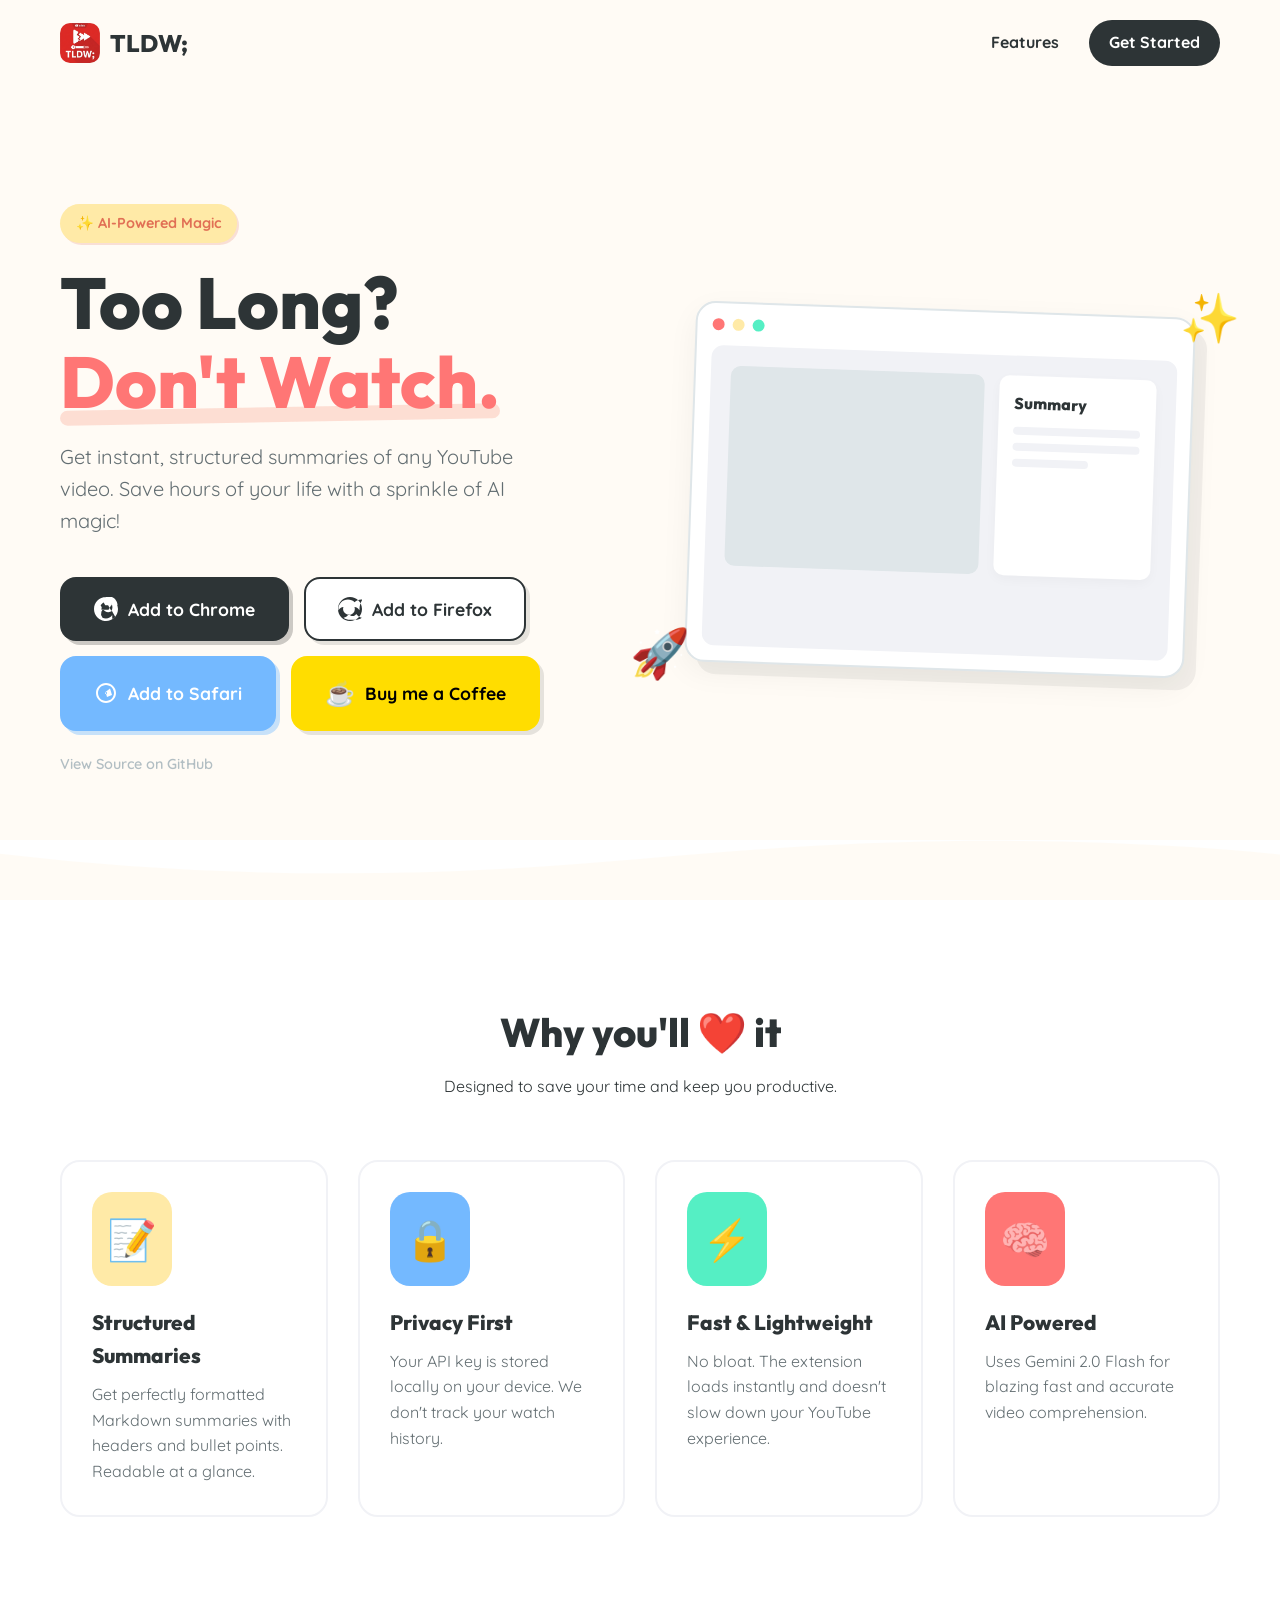
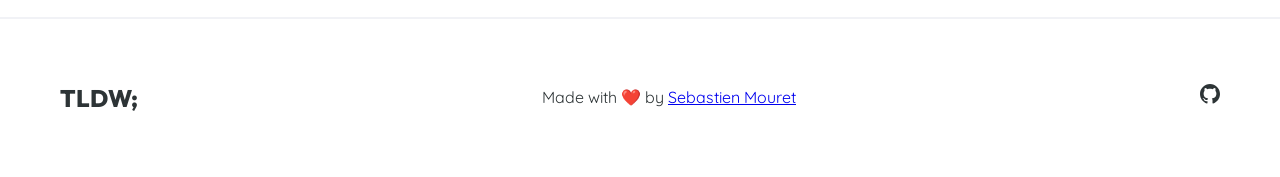
==== site-ext-yt/index.html @ 0db95a2e "Initial commit: YouTube TLDW browser extension Multi-browser extension (Firefox, Chrome, Safari) tha" ====
<!DOCTYPE html>
<html lang="en">

<head>
    <meta charset="UTF-8">
    <meta name="viewport" content="width=device-width, initial-scale=1.0">
    <title>YouTube TLDW; - Cute AI Summaries</title>
    <meta name="description"
        content="Summarize YouTube videos in seconds with our cute, AI-powered extension. Available for Chrome & Firefox.">

    <!-- Design Fonts -->
    <link rel="preconnect" href="https://fonts.googleapis.com">
    <link rel="preconnect" href="https://fonts.gstatic.com" crossorigin>
    <link
        href="https://fonts.googleapis.com/css2?family=Outfit:wght@300;400;600;800&family=Quicksand:wght@400;600;700&display=swap"
        rel="stylesheet">

    <link rel="stylesheet" href="styles.css">
    <link rel="icon" type="image/png" href="logo.png">
</head>

<body>

    <header>
        <nav class="container">
            <div class="logo">
                <img src="logo.png" alt="YouTube TLDW; Logo">
                <span>TLDW;</span>
            </div>
            <div class="nav-links">
                <a href="#features">Features</a>
                <a href="#download" class="nav-cta">Get Started</a>
            </div>
        </nav>
    </header>

    <main>
        <section class="hero-section">
            <div class="container hero-content">
                <div class="hero-text">
                    <span class="badge">✨ AI-Powered Magic</span>
                    <h1>Too Long? <br><span class="highlight">Don't Watch.</span></h1>
                    <p class="subtitle">Get instant, structured summaries of any YouTube video. Save hours of your life
                        with a sprinkle of AI magic!</p>

                    <div class="cta-group" id="download">
                        <a href="https://chrome.google.com/webstore" target="_blank" class="btn btn-chrome">
                            <svg viewBox="0 0 24 24" width="24" height="24" fill="currentColor">
                                <path
                                    d="M12 0C5.38 0 0 5.38 0 12s5.38 12 12 12 12-5.38 12-12S16.62 0 12 0zm0 4.5c2.31 0 4.38.99 5.86 2.56l-3.3 5.76H5.06c.74-4.74 4.19-8.32 6.94-8.32zM7.5 12c0-.58.1-1.13.26-1.65L3.8 3.53C1.49 5.67 0 8.65 0 12c0 6.07 4.54 11.08 10.42 11.91l-3.36-5.83C7.23 16.59 7.5 14.39 7.5 12zm10.74 5.92c-1.35 2.1-3.66 3.58-6.32 3.58-2.67 0-4.99-1.48-6.34-3.59l3.36-5.83c1.07 1.87 3.08 3.14 5.41 3.14 1.34 0 2.58-.41 3.63-1.11L21.32 20c-1.07.72-2.22 1.35-3.08 1.92zm-.83-11.41c1.34 2.32 1.34 5.16 0 7.48l-3.3-5.76h9.45c-.21-4.76-3.79-8.7-8.52-8.7-2.73 0-5.23 1.09-7.1 2.87l3.3 5.76h6.17z" />
                            </svg>
                            Add to Chrome
                        </a>
                        <a href="https://addons.mozilla.org/fr/firefox/" target="_blank" class="btn btn-firefox">
                            <svg viewBox="0 0 24 24" width="24" height="24" fill="currentColor">
                                <path
                                    d="M12 0C5.37 0 0 5.37 0 12s5.37 12 12 12 12-5.37 12-12S18.63 0 12 0zm.04 22.8c-2.42 0-4.67-.8-6.52-2.15 2.22-.38 4.2-1.78 5.42-3.68.79 1.22 2.15 2.02 3.68 2.02 1.55 0 2.9-.81 3.69-2.04 1.25 1.93 3.26 3.32 5.51 3.7-1.87 1.37-4.14 2.15-6.58 2.15h-5.2zM21.5 12c0 .41-.03.82-.09 1.22-.97-1.76-2.82-3.05-4.96-3.21.6 1.48.51 3.19-.24 4.62-1.03 1.97-3.05 3.21-5.26 3.21-2.22 0-4.24-1.24-5.27-3.22-.76-1.44-.82-3.15-.22-4.63-2.13.16-3.97 1.45-4.95 3.21-.06-.4-.09-.81-.09-1.22 0-5.25 4.25-9.5 9.5-9.5 2.62 0 4.99 1.06 6.71 2.78 1.72-1.72 4.09-2.78 6.71-2.78.36 0 .72.03 1.08.07C22.61 5.38 21.5 8.52 21.5 12z" />
                            </svg>
                            Add to Firefox
                        </a>
                        <a href="#" target="_blank" class="btn btn-safari">
                            <svg viewBox="0 0 24 24" width="24" height="24" fill="currentColor">
                                <path
                                    d="M12 2C6.48 2 2 6.48 2 12s4.48 10 10 10 10-4.48 10-10S17.52 2 12 2zm0 18c-4.41 0-8-3.59-8-8s3.59-8 8-8 8 3.59 8 8-3.59 8-8 8zm4-12.5l-4.5 3.5 1.5 5 5-2-2-6.5zM12 13c-.55 0-1-.45-1-1s.45-1 1-1 1 .45 1 1-.45 1-1 1z" />
                            </svg>
                            Add to Safari
                        </a>
                        <a href="https://paypal.me/papageek" target="_blank" class="btn btn-coffee">
                            <span style="font-size: 24px;">☕</span>
                            Buy me a Coffee
                        </a>
                    </div>
                    <div class="hero-secondary-links">
                        <a href="https://github.com/sebastienmouret" target="_blank">View Source on GitHub</a>
                    </div>
                </div>
                <!-- Browser Mockup -->
                <div class="hero-visual">
                    <div class="browser-mockup">
                        <div class="browser-header">
                            <span class="dot red"></span>
                            <span class="dot yellow"></span>
                            <span class="dot green"></span>
                        </div>
                        <div class="browser-content">
                            <div class="content-placeholder">
                                <div class="video-mock"></div>
                                <div class="summary-mock">
                                    <h3>Summary</h3>
                                    <p class="skeleton-text"></p>
                                    <p class="skeleton-text"></p>
                                    <p class="skeleton-text short"></p>
                                </div>
                            </div>
                        </div>
                    </div>
                    <div class="floating-sticker sticker-1">✨</div>
                    <div class="floating-sticker sticker-2">🚀</div>
                </div>
            </div>

            <div class="wave-bottom">
                <svg data-name="Layer 1" xmlns="http://www.w3.org/2000/svg" viewBox="0 0 1200 120"
                    preserveAspectRatio="none">
                    <path
                        d="M321.39,56.44c58-10.79,114.16-30.13,172-41.86,82.39-16.72,168.19-17.73,250.45-.39C823.78,31,906.67,72,985.66,92.83c70.05,18.48,146.53,26.09,214.34,3V0H0V27.35A600.21,600.21,0,0,0,321.39,56.44Z"
                        class="shape-fill"></path>
                </svg>
            </div>
        </section>

        <section id="features" class="features-section">
            <div class="container">
                <div class="section-header">
                    <h2>Why you'll <span class="heart-icon">❤️</span> it</h2>
                    <p>Designed to save your time and keep you productive.</p>
                </div>

                <div class="features-grid">
                    <div class="feature-card">
                        <div class="feature-icon icon-1">📝</div>
                        <h3>Structured Summaries</h3>
                        <p>Get perfectly formatted Markdown summaries with headers and bullet points. Readable at a
                            glance.</p>
                    </div>
                    <div class="feature-card">
                        <div class="feature-icon icon-2">🔒</div>
                        <h3>Privacy First</h3>
                        <p>Your API key is stored locally on your device. We don't track your watch history.</p>
                    </div>
                    <div class="feature-card">
                        <div class="feature-icon icon-3">⚡</div>
                        <h3>Fast & Lightweight</h3>
                        <p>No bloat. The extension loads instantly and doesn't slow down your YouTube experience.</p>
                    </div>
                    <div class="feature-card">
                        <div class="feature-icon icon-4">🧠</div>
                        <h3>AI Powered</h3>
                        <p>Uses Gemini 2.0 Flash for blazing fast and accurate video comprehension.</p>
                    </div>
                </div>
            </div>
        </section>
    </main>

    <footer>
        <div class="container">
            <div class="footer-content">
                <div class="footer-logo">TLDW;</div>
                <p>Made with <span class="heart-pulse">❤️</span> by <a href="https://mouret.pro"
                        target="_blank">Sebastien Mouret</a></p>
                <div class="social-links">
                    <a href="https://github.com/sebastienmouret" target="_blank" aria-label="GitHub">
                        <svg viewBox="0 0 24 24" width="20" height="20" fill="currentColor">
                            <path
                                d="M12 0c-6.626 0-12 5.373-12 12 0 5.302 3.438 9.8 8.207 11.387.599.111.793-.261.793-.577v-2.234c-3.338.726-4.033-1.416-4.033-1.416-.546-1.387-1.333-1.756-1.333-1.756-1.089-.745.083-.729.083-.729 1.205.084 1.839 1.237 1.839 1.237 1.07 1.834 2.807 1.304 3.492.997.107-.775.418-1.305.762-1.604-2.665-.305-5.467-1.334-5.467-5.931 0-1.311.469-2.381 1.236-3.221-.124-.303-.535-1.524.117-3.176 0 0 1.008-.322 3.301 1.23.957-.266 1.983-.399 3.003-.404 1.02.005 2.047.138 3.006.404 2.291-1.552 3.297-1.23 3.297-1.23.653 1.653.242 2.874.118 3.176.77.84 1.235 1.911 1.235 3.221 0 4.609-2.807 5.624-5.479 5.921.43.372.823 1.102.823 2.222v3.293c0 .319.192.694.801.576 4.765-1.589 8.199-6.086 8.199-11.386 0-6.627-5.373-12-12-12z" />
                        </svg>
                    </a>
                </div>
            </div>
        </div>
    </footer>

</body>

</html>
---- site-ext-yt/styles.css ----
:root {
    /* Palette - Cute-alism */
    --color-bg: #fffbf5;
    /* Buttermilk */
    --color-text: #2d3436;
    /* Charcoal */
    --color-primary: #ff7675;
    /* Soft Red/Pink */
    --color-secondary: #74b9ff;
    /* Baby Blue */
    --color-accent: #55efc4;
    /* Mint Green */
    --color-white: #ffffff;

    --shadow-distance: 4px;
    --border-radius: 20px;

    /* Fonts */
    --font-heading: 'Outfit', sans-serif;
    --font-body: 'Quicksand', sans-serif;
}

* {
    box-sizing: border-box;
    margin: 0;
    padding: 0;
}

html {
    scroll-behavior: smooth;
}

body {
    font-family: var(--font-body);
    background-color: var(--color-bg);
    color: var(--color-text);
    line-height: 1.6;
    overflow-x: hidden;
}

h1,
h2,
h3 {
    font-family: var(--font-heading);
    font-weight: 800;
}

.container {
    max-width: 1200px;
    margin: 0 auto;
    padding: 0 20px;
}

/* Header */
header {
    padding: 20px 0;
    position: absolute;
    width: 100%;
    top: 0;
    z-index: 10;
}

header nav {
    display: flex;
    justify-content: space-between;
    align-items: center;
}

.logo {
    display: flex;
    align-items: center;
    gap: 10px;
    font-weight: 800;
    font-size: 1.5rem;
    font-family: var(--font-heading);
    color: var(--color-text);
}

.logo img {
    width: 40px;
    height: 40px;
    border-radius: 10px;
}

.nav-links {
    display: flex;
    gap: 30px;
    align-items: center;
}

.nav-links a {
    text-decoration: none;
    color: var(--color-text);
    font-weight: 700;
    transition: color 0.3s;
}

.nav-links a:hover {
    color: var(--color-primary);
}

.nav-cta {
    background-color: var(--color-text);
    color: var(--color-white) !important;
    padding: 10px 20px;
    border-radius: 50px;
    transition: transform 0.2s, box-shadow 0.2s !important;
}

.nav-cta:hover {
    transform: translateY(-2px);
    box-shadow: 0 4px 10px rgba(0, 0, 0, 0.1);
}

/* Hero Section */
.hero-section {
    min-height: 100vh;
    display: flex;
    align-items: center;
    position: relative;
    padding-top: 80px;
    /* Space for header */
}

.hero-content {
    display: flex;
    align-items: center;
    justify-content: space-between;
    width: 100%;
    gap: 40px;
}

.hero-text {
    flex: 1;
    max-width: 600px;
}

.badge {
    background-color: #ffeaa7;
    color: #e17055;
    padding: 8px 16px;
    border-radius: 50px;
    font-weight: 700;
    font-size: 0.9rem;
    display: inline-block;
    margin-bottom: 20px;
    box-shadow: 2px 2px 0px rgba(225, 112, 85, 0.2);
}

h1 {
    font-size: 4.5rem;
    line-height: 1.1;
    margin-bottom: 20px;
    color: var(--color-text);
}

.highlight {
    color: var(--color-primary);
    position: relative;
    z-index: 1;
}

.highlight::after {
    content: '';
    position: absolute;
    bottom: 5px;
    left: 0;
    width: 100%;
    height: 15px;
    background-color: #fab1a0;
    z-index: -1;
    opacity: 0.4;
    border-radius: 10px;
    transform: rotate(-1deg);
}

.subtitle {
    font-size: 1.25rem;
    margin-bottom: 40px;
    color: #636e72;
    max-width: 90%;
}

.cta-group {
    display: flex;
    gap: 15px;
    margin-bottom: 20px;
    flex-wrap: wrap;
}

.btn {
    display: inline-flex;
    align-items: center;
    gap: 10px;
    padding: 16px 32px;
    border-radius: 16px;
    text-decoration: none;
    font-weight: 700;
    font-size: 1.1rem;
    transition: transform 0.2s, box-shadow 0.2s;
    border: 2px solid transparent;
}

.btn:hover {
    transform: translateY(-4px);
}

.btn-chrome {
    background-color: var(--color-text);
    color: var(--color-white);
    box-shadow: 4px 4px 0px rgba(0, 0, 0, 0.2);
}

.btn-firefox {
    background-color: var(--color-white);
    color: var(--color-text);
    border-color: var(--color-text);
    box-shadow: 4px 4px 0px rgba(0, 0, 0, 0.1);
}

.btn-safari {
    background-color: var(--color-secondary);
    color: var(--color-white);
    box-shadow: 4px 4px 0px rgba(116, 185, 255, 0.4);
}

.btn-coffee {
    background-color: #FFDD00;
    color: #000000;
    box-shadow: 4px 4px 0px rgba(0, 0, 0, 0.1);
}

.btn-coffee:hover {
    background-color: #ffca00;
}

.hero-secondary-links a {
    color: #b2bec3;
    text-decoration: none;
    font-size: 0.9rem;
    font-weight: 600;
}

.hero-secondary-links a:hover {
    text-decoration: underline;
}

/* Hero Visual & Mockup */
.hero-visual {
    flex: 1;
    position: relative;
    display: flex;
    justify-content: center;
}

.browser-mockup {
    background: white;
    width: 100%;
    max-width: 500px;
    border-radius: var(--border-radius);
    padding: 15px;
    box-shadow: 12px 12px 0px rgba(0, 0, 0, 0.05), 0 10px 30px rgba(0, 0, 0, 0.05);
    border: 2px solid #dfe6e9;
    position: relative;
    z-index: 2;
    transform: rotate(2deg);
    transition: transform 0.3s;
}

.browser-mockup:hover {
    transform: rotate(0deg) scale(1.02);
}

.browser-header {
    display: flex;
    gap: 8px;
    margin-bottom: 15px;
}

.dot {
    width: 12px;
    height: 12px;
    border-radius: 50%;
}

.red {
    background-color: #ff7675;
}

.yellow {
    background-color: #ffeaa7;
}

.green {
    background-color: #55efc4;
}

.browser-content {
    background-color: #f1f2f6;
    border-radius: 12px;
    padding: 20px;
    min-height: 300px;
}

.content-placeholder {
    display: flex;
    gap: 15px;
}

.video-mock {
    flex: 2;
    background-color: #dfe6e9;
    height: 200px;
    border-radius: 10px;
}

.summary-mock {
    flex: 1;
    background-color: white;
    padding: 15px;
    border-radius: 10px;
    box-shadow: 0 4px 12px rgba(0, 0, 0, 0.03);
}

.summary-mock h3 {
    font-size: 1rem;
    margin-bottom: 10px;
}

.skeleton-text {
    height: 8px;
    background-color: #f1f2f6;
    margin-bottom: 8px;
    border-radius: 4px;
}

.skeleton-text.short {
    width: 60%;
}

.floating-sticker {
    position: absolute;
    font-size: 3rem;
    z-index: 3;
    animation: float 4s ease-in-out infinite;
}

.sticker-1 {
    top: -30px;
    right: -20px;
    animation-delay: 0s;
}

.sticker-2 {
    bottom: -20px;
    left: -30px;
    animation-delay: 2s;
}

@keyframes float {
    0% {
        transform: translateY(0px) rotate(0deg);
    }

    50% {
        transform: translateY(-15px) rotate(5deg);
    }

    100% {
        transform: translateY(0px) rotate(0deg);
    }
}

.wave-bottom {
    position: absolute;
    bottom: 0;
    left: 0;
    width: 100%;
    overflow: hidden;
    line-height: 0;
}

.wave-bottom svg {
    position: relative;
    display: block;
    width: calc(150% + 1.3px);
    height: 60px;
}

.wave-bottom .shape-fill {
    fill: #ffffff;
}

/* Features Section */
.features-section {
    padding: 100px 0;
    background-color: var(--color-white);
}

.section-header {
    text-align: center;
    margin-bottom: 60px;
}

.section-header h2 {
    font-size: 2.5rem;
    margin-bottom: 10px;
}

.heart-icon {
    display: inline-block;
    animation: pulse 1.5s infinite;
}

.features-grid {
    display: grid;
    grid-template-columns: repeat(auto-fit, minmax(250px, 1fr));
    gap: 30px;
}

.feature-card {
    background: #fff;
    padding: 30px;
    border-radius: 20px;
    border: 2px solid #f1f2f6;
    transition: transform 0.3s, border-color 0.3s;
}

.feature-card:hover {
    transform: translateY(-5px);
    border-color: var(--color-primary);
}

.feature-icon {
    font-size: 2.5rem;
    margin-bottom: 20px;
    display: inline-block;
    padding: 15px;
    background-color: #ffeaa7;
    /* default bg */
    border-radius: 20px;
}

.icon-1 {
    background-color: #ffeaa7;
    color: #fdcb6e;
}

.icon-2 {
    background-color: #74b9ff;
    color: #0984e3;
}

.icon-3 {
    background-color: #55efc4;
    color: #00b894;
}

.icon-4 {
    background-color: #ff7675;
    color: #d63031;
}

.feature-card h3 {
    margin-bottom: 10px;
    font-size: 1.3rem;
}

.feature-card p {
    color: #636e72;
    font-size: 1rem;
}

/* Footer */
footer {
    padding: 60px 0;
    background-color: var(--color-white);
    border-top: 2px solid #f1f2f6;
}

.footer-content {
    display: flex;
    justify-content: space-between;
    align-items: center;
}

.footer-logo {
    font-family: var(--font-heading);
    font-weight: 800;
    font-size: 1.5rem;
}

.heart-pulse {
    display: inline-block;
    color: var(--color-primary);
    animation: pulse 1s infinite;
}

@keyframes pulse {
    0% {
        transform: scale(1);
    }

    50% {
        transform: scale(1.2);
    }

    100% {
        transform: scale(1);
    }
}

.social-links a {
    color: var(--color-text);
    transition: color 0.2s;
}

.social-links a:hover {
    color: var(--color-primary);
}

/* Responsive */
@media (max-width: 900px) {
    h1 {
        font-size: 3rem;
    }

    .hero-content {
        flex-direction: column;
        text-align: center;
    }

    .hero-text {
        margin-bottom: 40px;
    }

    .cta-group {
        justify-content: center;
    }

    .logo {
        margin-bottom: 0;
    }

    .footer-content {
        flex-direction: column;
        gap: 20px;
    }
}
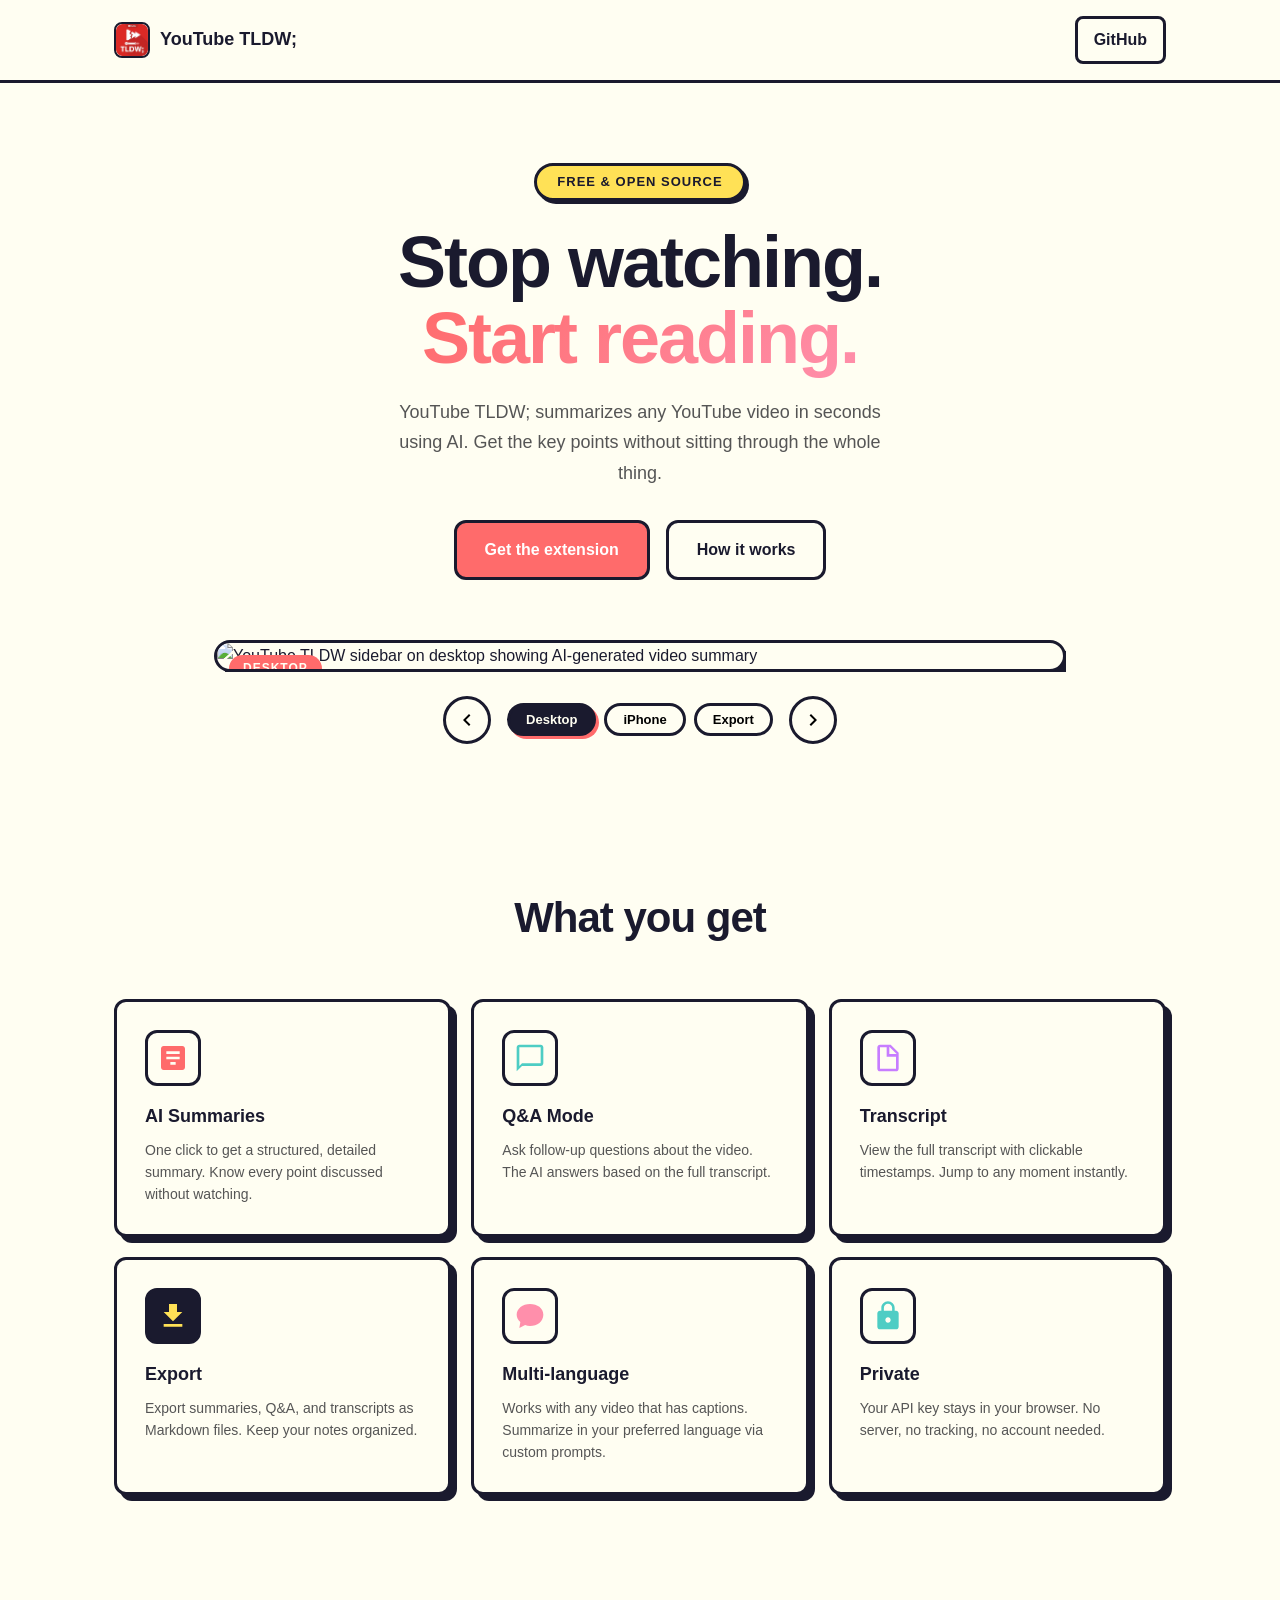
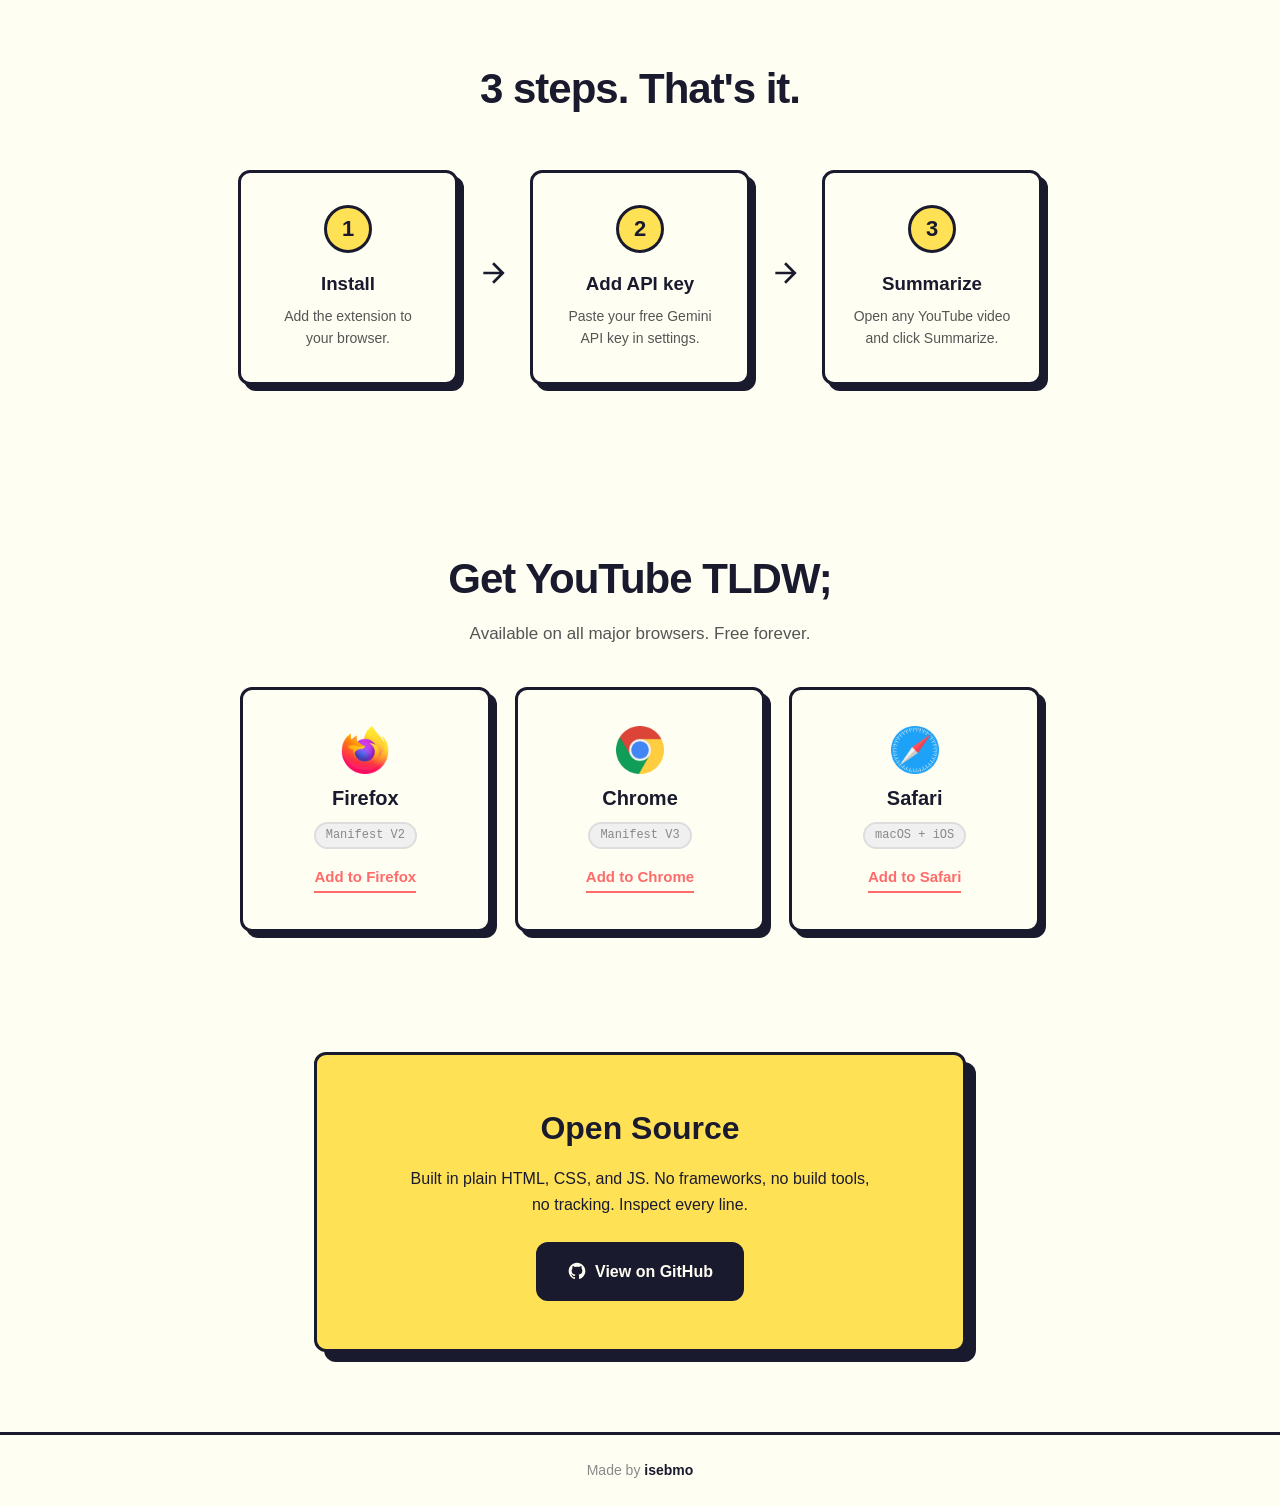
==== commit 3b1d2a01: "Add landing page with neo-brutalism design and real screenshots - Carousel showcase with desktop, iP" ====
--- a/site-ext-yt/index.html
+++ b/site-ext-yt/index.html
@@ -1,166 +1,218 @@
 <!DOCTYPE html>
 <html lang="en">
-
 <head>
     <meta charset="UTF-8">
     <meta name="viewport" content="width=device-width, initial-scale=1.0">
-    <title>YouTube TLDW; - Cute AI Summaries</title>
-    <meta name="description"
-        content="Summarize YouTube videos in seconds with our cute, AI-powered extension. Available for Chrome & Firefox.">
-
-    <!-- Design Fonts -->
-    <link rel="preconnect" href="https://fonts.googleapis.com">
-    <link rel="preconnect" href="https://fonts.gstatic.com" crossorigin>
-    <link
-        href="https://fonts.googleapis.com/css2?family=Outfit:wght@300;400;600;800&family=Quicksand:wght@400;600;700&display=swap"
-        rel="stylesheet">
-
+    <title>YouTube TLDW; — AI Video Summaries</title>
+    <link rel="icon" type="image/png" href="logo.png">
     <link rel="stylesheet" href="styles.css">
-    <link rel="icon" type="image/png" href="logo.png">
 </head>
-
 <body>
 
-    <header>
-        <nav class="container">
-            <div class="logo">
-                <img src="logo.png" alt="YouTube TLDW; Logo">
-                <span>TLDW;</span>
-            </div>
-            <div class="nav-links">
-                <a href="#features">Features</a>
-                <a href="#download" class="nav-cta">Get Started</a>
-            </div>
-        </nav>
-    </header>
+    <nav class="nav">
+        <div class="nav-inner">
+            <a href="#" class="nav-logo">
+                <img src="logo.png" alt="Logo" width="36" height="36">
+                <span>YouTube TLDW;</span>
+            </a>
+            <a href="https://github.com/isebmo/youtube-tldw" target="_blank" class="nav-link">GitHub</a>
+        </div>
+    </nav>
 
     <main>
-        <section class="hero-section">
-            <div class="container hero-content">
-                <div class="hero-text">
-                    <span class="badge">✨ AI-Powered Magic</span>
-                    <h1>Too Long? <br><span class="highlight">Don't Watch.</span></h1>
-                    <p class="subtitle">Get instant, structured summaries of any YouTube video. Save hours of your life
-                        with a sprinkle of AI magic!</p>
-
-                    <div class="cta-group" id="download">
-                        <a href="https://chrome.google.com/webstore" target="_blank" class="btn btn-chrome">
-                            <svg viewBox="0 0 24 24" width="24" height="24" fill="currentColor">
-                                <path
-                                    d="M12 0C5.38 0 0 5.38 0 12s5.38 12 12 12 12-5.38 12-12S16.62 0 12 0zm0 4.5c2.31 0 4.38.99 5.86 2.56l-3.3 5.76H5.06c.74-4.74 4.19-8.32 6.94-8.32zM7.5 12c0-.58.1-1.13.26-1.65L3.8 3.53C1.49 5.67 0 8.65 0 12c0 6.07 4.54 11.08 10.42 11.91l-3.36-5.83C7.23 16.59 7.5 14.39 7.5 12zm10.74 5.92c-1.35 2.1-3.66 3.58-6.32 3.58-2.67 0-4.99-1.48-6.34-3.59l3.36-5.83c1.07 1.87 3.08 3.14 5.41 3.14 1.34 0 2.58-.41 3.63-1.11L21.32 20c-1.07.72-2.22 1.35-3.08 1.92zm-.83-11.41c1.34 2.32 1.34 5.16 0 7.48l-3.3-5.76h9.45c-.21-4.76-3.79-8.7-8.52-8.7-2.73 0-5.23 1.09-7.1 2.87l3.3 5.76h6.17z" />
-                            </svg>
-                            Add to Chrome
-                        </a>
-                        <a href="https://addons.mozilla.org/fr/firefox/" target="_blank" class="btn btn-firefox">
-                            <svg viewBox="0 0 24 24" width="24" height="24" fill="currentColor">
-                                <path
-                                    d="M12 0C5.37 0 0 5.37 0 12s5.37 12 12 12 12-5.37 12-12S18.63 0 12 0zm.04 22.8c-2.42 0-4.67-.8-6.52-2.15 2.22-.38 4.2-1.78 5.42-3.68.79 1.22 2.15 2.02 3.68 2.02 1.55 0 2.9-.81 3.69-2.04 1.25 1.93 3.26 3.32 5.51 3.7-1.87 1.37-4.14 2.15-6.58 2.15h-5.2zM21.5 12c0 .41-.03.82-.09 1.22-.97-1.76-2.82-3.05-4.96-3.21.6 1.48.51 3.19-.24 4.62-1.03 1.97-3.05 3.21-5.26 3.21-2.22 0-4.24-1.24-5.27-3.22-.76-1.44-.82-3.15-.22-4.63-2.13.16-3.97 1.45-4.95 3.21-.06-.4-.09-.81-.09-1.22 0-5.25 4.25-9.5 9.5-9.5 2.62 0 4.99 1.06 6.71 2.78 1.72-1.72 4.09-2.78 6.71-2.78.36 0 .72.03 1.08.07C22.61 5.38 21.5 8.52 21.5 12z" />
-                            </svg>
-                            Add to Firefox
-                        </a>
-                        <a href="#" target="_blank" class="btn btn-safari">
-                            <svg viewBox="0 0 24 24" width="24" height="24" fill="currentColor">
-                                <path
-                                    d="M12 2C6.48 2 2 6.48 2 12s4.48 10 10 10 10-4.48 10-10S17.52 2 12 2zm0 18c-4.41 0-8-3.59-8-8s3.59-8 8-8 8 3.59 8 8-3.59 8-8 8zm4-12.5l-4.5 3.5 1.5 5 5-2-2-6.5zM12 13c-.55 0-1-.45-1-1s.45-1 1-1 1 .45 1 1-.45 1-1 1z" />
-                            </svg>
-                            Add to Safari
-                        </a>
-                        <a href="https://paypal.me/papageek" target="_blank" class="btn btn-coffee">
-                            <span style="font-size: 24px;">☕</span>
-                            Buy me a Coffee
-                        </a>
-                    </div>
-                    <div class="hero-secondary-links">
-                        <a href="https://github.com/sebastienmouret" target="_blank">View Source on GitHub</a>
-                    </div>
-                </div>
-                <!-- Browser Mockup -->
-                <div class="hero-visual">
-                    <div class="browser-mockup">
-                        <div class="browser-header">
-                            <span class="dot red"></span>
-                            <span class="dot yellow"></span>
-                            <span class="dot green"></span>
+
+        <section class="hero">
+            <div class="hero-badge">Free & Open Source</div>
+            <h1>Stop watching.<br><span class="hero-accent">Start reading.</span></h1>
+            <p class="hero-sub">YouTube TLDW; summarizes any YouTube video in seconds using AI. Get the key points without sitting through the whole thing.</p>
+            <div class="hero-cta">
+                <a href="#download" class="btn btn-primary">Get the extension</a>
+                <a href="#features" class="btn btn-secondary">How it works</a>
+            </div>
+        </section>
+
+        <section class="showcase">
+            <div class="carousel">
+                <div class="carousel-track">
+                    <div class="carousel-slide active">
+                        <div class="showcase-item showcase-desktop">
+                            <div class="showcase-label">Desktop</div>
+                            <img src="screenshot-desktop.png" alt="YouTube TLDW sidebar on desktop showing AI-generated video summary">
                         </div>
-                        <div class="browser-content">
-                            <div class="content-placeholder">
-                                <div class="video-mock"></div>
-                                <div class="summary-mock">
-                                    <h3>Summary</h3>
-                                    <p class="skeleton-text"></p>
-                                    <p class="skeleton-text"></p>
-                                    <p class="skeleton-text short"></p>
-                                </div>
-                            </div>
+                    </div>
+                    <div class="carousel-slide">
+                        <div class="showcase-item showcase-mobile">
+                            <div class="showcase-label">iPhone</div>
+                            <img src="screenshot-mobile.png" alt="YouTube TLDW bottom sheet on iPhone with video summary">
                         </div>
                     </div>
-                    <div class="floating-sticker sticker-1">✨</div>
-                    <div class="floating-sticker sticker-2">🚀</div>
-                </div>
-            </div>
-
-            <div class="wave-bottom">
-                <svg data-name="Layer 1" xmlns="http://www.w3.org/2000/svg" viewBox="0 0 1200 120"
-                    preserveAspectRatio="none">
-                    <path
-                        d="M321.39,56.44c58-10.79,114.16-30.13,172-41.86,82.39-16.72,168.19-17.73,250.45-.39C823.78,31,906.67,72,985.66,92.83c70.05,18.48,146.53,26.09,214.34,3V0H0V27.35A600.21,600.21,0,0,0,321.39,56.44Z"
-                        class="shape-fill"></path>
-                </svg>
-            </div>
-        </section>
-
-        <section id="features" class="features-section">
-            <div class="container">
-                <div class="section-header">
-                    <h2>Why you'll <span class="heart-icon">❤️</span> it</h2>
-                    <p>Designed to save your time and keep you productive.</p>
-                </div>
-
-                <div class="features-grid">
-                    <div class="feature-card">
-                        <div class="feature-icon icon-1">📝</div>
-                        <h3>Structured Summaries</h3>
-                        <p>Get perfectly formatted Markdown summaries with headers and bullet points. Readable at a
-                            glance.</p>
-                    </div>
-                    <div class="feature-card">
-                        <div class="feature-icon icon-2">🔒</div>
-                        <h3>Privacy First</h3>
-                        <p>Your API key is stored locally on your device. We don't track your watch history.</p>
-                    </div>
-                    <div class="feature-card">
-                        <div class="feature-icon icon-3">⚡</div>
-                        <h3>Fast & Lightweight</h3>
-                        <p>No bloat. The extension loads instantly and doesn't slow down your YouTube experience.</p>
-                    </div>
-                    <div class="feature-card">
-                        <div class="feature-icon icon-4">🧠</div>
-                        <h3>AI Powered</h3>
-                        <p>Uses Gemini 2.0 Flash for blazing fast and accurate video comprehension.</p>
-                    </div>
-                </div>
-            </div>
-        </section>
+                    <div class="carousel-slide">
+                        <div class="showcase-item showcase-export">
+                            <div class="showcase-label">Markdown Export</div>
+                            <img src="screenshot-export.png" alt="Exported markdown summary file open in a text editor">
+                        </div>
+                    </div>
+                </div>
+                <div class="carousel-controls">
+                    <button class="carousel-btn carousel-prev" aria-label="Previous">
+                        <svg viewBox="0 0 24 24" width="24" height="24" fill="currentColor"><path d="M15.41 7.41L14 6l-6 6 6 6 1.41-1.41L10.83 12z"/></svg>
+                    </button>
+                    <div class="carousel-dots">
+                        <button class="carousel-dot active" data-index="0">Desktop</button>
+                        <button class="carousel-dot" data-index="1">iPhone</button>
+                        <button class="carousel-dot" data-index="2">Export</button>
+                    </div>
+                    <button class="carousel-btn carousel-next" aria-label="Next">
+                        <svg viewBox="0 0 24 24" width="24" height="24" fill="currentColor"><path d="M10 6L8.59 7.41 13.17 12l-4.58 4.59L10 18l6-6z"/></svg>
+                    </button>
+                </div>
+            </div>
+        </section>
+
+        <script>
+            (function () {
+                const slides = document.querySelectorAll('.carousel-slide');
+                const dots = document.querySelectorAll('.carousel-dot');
+                let current = 0;
+
+                function goTo(i) {
+                    slides[current].classList.remove('active');
+                    dots[current].classList.remove('active');
+                    current = (i + slides.length) % slides.length;
+                    slides[current].classList.add('active');
+                    dots[current].classList.add('active');
+                }
+
+                document.querySelector('.carousel-prev').addEventListener('click', () => goTo(current - 1));
+                document.querySelector('.carousel-next').addEventListener('click', () => goTo(current + 1));
+                dots.forEach(d => d.addEventListener('click', () => goTo(+d.dataset.index)));
+
+                let startX = 0;
+                const track = document.querySelector('.carousel-track');
+                track.addEventListener('touchstart', e => { startX = e.touches[0].clientX; }, { passive: true });
+                track.addEventListener('touchend', e => {
+                    const diff = startX - e.changedTouches[0].clientX;
+                    if (Math.abs(diff) > 50) goTo(current + (diff > 0 ? 1 : -1));
+                });
+            })();
+        </script>
+
+        <section id="features" class="features">
+            <h2>What you get</h2>
+            <div class="features-grid">
+                <div class="card">
+                    <div class="card-icon">
+                        <svg viewBox="0 0 24 24" width="32" height="32" fill="currentColor"><path d="M19 3H5c-1.1 0-2 .9-2 2v14c0 1.1.9 2 2 2h14c1.1 0 2-.9 2-2V5c0-1.1-.9-2-2-2zm-5 14h-4v-2h4v2zm3-4H7v-2h10v2zm0-4H7V7h10v2z"/></svg>
+                    </div>
+                    <h3>AI Summaries</h3>
+                    <p>One click to get a structured, detailed summary. Know every point discussed without watching.</p>
+                </div>
+                <div class="card">
+                    <div class="card-icon">
+                        <svg viewBox="0 0 24 24" width="32" height="32" fill="currentColor"><path d="M20 2H4c-1.1 0-2 .9-2 2v18l4-4h14c1.1 0 2-.9 2-2V4c0-1.1-.9-2-2-2zm0 14H6l-2 2V4h16v12z"/></svg>
+                    </div>
+                    <h3>Q&A Mode</h3>
+                    <p>Ask follow-up questions about the video. The AI answers based on the full transcript.</p>
+                </div>
+                <div class="card">
+                    <div class="card-icon">
+                        <svg viewBox="0 0 24 24" width="32" height="32" fill="currentColor"><path d="M14 2H6c-1.1 0-2 .9-2 2v16c0 1.1.9 2 2 2h12c1.1 0 2-.9 2-2V8l-6-6zm-1 7V3.5L18.5 9H13zM6 20V4h5v7h7v9H6z"/></svg>
+                    </div>
+                    <h3>Transcript</h3>
+                    <p>View the full transcript with clickable timestamps. Jump to any moment instantly.</p>
+                </div>
+                <div class="card">
+                    <div class="card-icon">
+                        <svg viewBox="0 0 24 24" width="32" height="32" fill="currentColor"><path d="M19 9h-4V3H9v6H5l7 7 7-7zM5 18v2h14v-2H5z"/></svg>
+                    </div>
+                    <h3>Export</h3>
+                    <p>Export summaries, Q&A, and transcripts as Markdown files. Keep your notes organized.</p>
+                </div>
+                <div class="card">
+                    <div class="card-icon">
+                        <svg viewBox="0 0 24 24" width="32" height="32" fill="currentColor"><path d="M12 3C6.48 3 2 6.58 2 11c0 2.13 1.07 4.04 2.76 5.42L4 21l4.34-2.17C9.5 19.27 10.73 19.5 12 19.5c5.52 0 10-3.58 10-8.5S17.52 3 12 3z"/></svg>
+                    </div>
+                    <h3>Multi-language</h3>
+                    <p>Works with any video that has captions. Summarize in your preferred language via custom prompts.</p>
+                </div>
+                <div class="card">
+                    <div class="card-icon">
+                        <svg viewBox="0 0 24 24" width="32" height="32" fill="currentColor"><path d="M18 8h-1V6c0-2.76-2.24-5-5-5S7 3.24 7 6v2H6c-1.1 0-2 .9-2 2v10c0 1.1.9 2 2 2h12c1.1 0 2-.9 2-2V10c0-1.1-.9-2-2-2zM12 17c-1.1 0-2-.9-2-2s.9-2 2-2 2 .9 2 2-.9 2-2 2zm3.1-9H8.9V6c0-1.71 1.39-3.1 3.1-3.1s3.1 1.39 3.1 3.1v2z"/></svg>
+                    </div>
+                    <h3>Private</h3>
+                    <p>Your API key stays in your browser. No server, no tracking, no account needed.</p>
+                </div>
+            </div>
+        </section>
+
+        <section class="how">
+            <h2>3 steps. That's it.</h2>
+            <div class="steps">
+                <div class="step">
+                    <div class="step-num">1</div>
+                    <h3>Install</h3>
+                    <p>Add the extension to your browser.</p>
+                </div>
+                <div class="step-arrow">
+                    <svg viewBox="0 0 24 24" width="32" height="32" fill="currentColor"><path d="M12 4l-1.41 1.41L16.17 11H4v2h12.17l-5.58 5.59L12 20l8-8z"/></svg>
+                </div>
+                <div class="step">
+                    <div class="step-num">2</div>
+                    <h3>Add API key</h3>
+                    <p>Paste your free Gemini API key in settings.</p>
+                </div>
+                <div class="step-arrow">
+                    <svg viewBox="0 0 24 24" width="32" height="32" fill="currentColor"><path d="M12 4l-1.41 1.41L16.17 11H4v2h12.17l-5.58 5.59L12 20l8-8z"/></svg>
+                </div>
+                <div class="step">
+                    <div class="step-num">3</div>
+                    <h3>Summarize</h3>
+                    <p>Open any YouTube video and click Summarize.</p>
+                </div>
+            </div>
+        </section>
+
+        <section id="download" class="download">
+            <h2>Get YouTube TLDW;</h2>
+            <p class="download-sub">Available on all major browsers. Free forever.</p>
+            <div class="download-grid">
+                <a href="#" class="download-card">
+                    <img class="browser-icon" src="icon-firefox.png" alt="Firefox" width="48" height="48">
+                    <span class="download-browser">Firefox</span>
+                    <span class="download-tag">Manifest V2</span>
+                    <span class="download-action">Add to Firefox</span>
+                </a>
+                <a href="#" class="download-card">
+                    <img class="browser-icon" src="icon-chrome.png" alt="Chrome" width="48" height="48">
+                    <span class="download-browser">Chrome</span>
+                    <span class="download-tag">Manifest V3</span>
+                    <span class="download-action">Add to Chrome</span>
+                </a>
+                <a href="#" class="download-card">
+                    <img class="browser-icon" src="icon-safari.png" alt="Safari" width="48" height="48">
+                    <span class="download-browser">Safari</span>
+                    <span class="download-tag">macOS + iOS</span>
+                    <span class="download-action">Add to Safari</span>
+                </a>
+            </div>
+        </section>
+
+        <section class="open-source">
+            <div class="os-card">
+                <h2>Open Source</h2>
+                <p>Built in plain HTML, CSS, and JS. No frameworks, no build tools, no tracking. Inspect every line.</p>
+                <a href="https://github.com/isebmo/youtube-tldw" target="_blank" class="btn btn-dark">
+                    <svg viewBox="0 0 24 24" width="20" height="20" fill="currentColor"><path d="M12 2C6.477 2 2 6.477 2 12c0 4.42 2.865 8.17 6.839 9.49.5.092.682-.217.682-.482 0-.237-.008-.866-.013-1.7-2.782.604-3.369-1.34-3.369-1.34-.454-1.156-1.11-1.464-1.11-1.464-.908-.62.069-.608.069-.608 1.003.07 1.531 1.03 1.531 1.03.892 1.529 2.341 1.087 2.91.832.092-.647.35-1.088.636-1.338-2.22-.253-4.555-1.11-4.555-4.943 0-1.091.39-1.984 1.029-2.683-.103-.253-.446-1.27.098-2.647 0 0 .84-.269 2.75 1.025A9.578 9.578 0 0 1 12 6.836c.85.004 1.705.115 2.504.337 1.909-1.294 2.747-1.025 2.747-1.025.546 1.377.202 2.394.1 2.647.64.699 1.028 1.592 1.028 2.683 0 3.842-2.339 4.687-4.566 4.935.359.309.678.919.678 1.852 0 1.336-.012 2.415-.012 2.743 0 .267.18.578.688.48C19.138 20.167 22 16.418 22 12c0-5.523-4.477-10-10-10z"/></svg>
+                    View on GitHub
+                </a>
+            </div>
+        </section>
+
     </main>
 
-    <footer>
-        <div class="container">
-            <div class="footer-content">
-                <div class="footer-logo">TLDW;</div>
-                <p>Made with <span class="heart-pulse">❤️</span> by <a href="https://mouret.pro"
-                        target="_blank">Sebastien Mouret</a></p>
-                <div class="social-links">
-                    <a href="https://github.com/sebastienmouret" target="_blank" aria-label="GitHub">
-                        <svg viewBox="0 0 24 24" width="20" height="20" fill="currentColor">
-                            <path
-                                d="M12 0c-6.626 0-12 5.373-12 12 0 5.302 3.438 9.8 8.207 11.387.599.111.793-.261.793-.577v-2.234c-3.338.726-4.033-1.416-4.033-1.416-.546-1.387-1.333-1.756-1.333-1.756-1.089-.745.083-.729.083-.729 1.205.084 1.839 1.237 1.839 1.237 1.07 1.834 2.807 1.304 3.492.997.107-.775.418-1.305.762-1.604-2.665-.305-5.467-1.334-5.467-5.931 0-1.311.469-2.381 1.236-3.221-.124-.303-.535-1.524.117-3.176 0 0 1.008-.322 3.301 1.23.957-.266 1.983-.399 3.003-.404 1.02.005 2.047.138 3.006.404 2.291-1.552 3.297-1.23 3.297-1.23.653 1.653.242 2.874.118 3.176.77.84 1.235 1.911 1.235 3.221 0 4.609-2.807 5.624-5.479 5.921.43.372.823 1.102.823 2.222v3.293c0 .319.192.694.801.576 4.765-1.589 8.199-6.086 8.199-11.386 0-6.627-5.373-12-12-12z" />
-                        </svg>
-                    </a>
-                </div>
-            </div>
-        </div>
+    <footer class="footer">
+        <p>Made by <a href="https://github.com/isebmo" target="_blank">isebmo</a></p>
     </footer>
 
 </body>
-
-</html>+</html>
--- a/site-ext-yt/styles.css
+++ b/site-ext-yt/styles.css
@@ -1,29 +1,24 @@
-:root {
-    /* Palette - Cute-alism */
-    --color-bg: #fffbf5;
-    /* Buttermilk */
-    --color-text: #2d3436;
-    /* Charcoal */
-    --color-primary: #ff7675;
-    /* Soft Red/Pink */
-    --color-secondary: #74b9ff;
-    /* Baby Blue */
-    --color-accent: #55efc4;
-    /* Mint Green */
-    --color-white: #ffffff;
-
-    --shadow-distance: 4px;
-    --border-radius: 20px;
-
-    /* Fonts */
-    --font-heading: 'Outfit', sans-serif;
-    --font-body: 'Quicksand', sans-serif;
-}
-
-* {
-    box-sizing: border-box;
+/* === Reset & Base === */
+*, *::before, *::after {
     margin: 0;
     padding: 0;
+    box-sizing: border-box;
+}
+
+:root {
+    --black: #1a1a2e;
+    --white: #fffef2;
+    --yellow: #ffe156;
+    --red: #ff6b6b;
+    --blue: #4ecdc4;
+    --pink: #ff8fab;
+    --purple: #c77dff;
+    --border: 3px solid #1a1a2e;
+    --shadow: 6px 6px 0 #1a1a2e;
+    --shadow-lg: 10px 10px 0 #1a1a2e;
+    --radius: 12px;
+    --font: 'Inter', -apple-system, 'Segoe UI', sans-serif;
+    --font-mono: 'JetBrains Mono', 'Fira Code', monospace;
 }
 
 html {
@@ -31,519 +26,595 @@
 }
 
 body {
-    font-family: var(--font-body);
-    background-color: var(--color-bg);
-    color: var(--color-text);
+    font-family: var(--font);
+    background: var(--white);
+    color: var(--black);
     line-height: 1.6;
     overflow-x: hidden;
 }
 
-h1,
-h2,
-h3 {
-    font-family: var(--font-heading);
+/* === Nav === */
+.nav {
+    border-bottom: var(--border);
+    background: var(--white);
+    position: sticky;
+    top: 0;
+    z-index: 100;
+}
+
+.nav-inner {
+    max-width: 1100px;
+    margin: 0 auto;
+    padding: 16px 24px;
+    display: flex;
+    justify-content: space-between;
+    align-items: center;
+}
+
+.nav-logo {
+    display: flex;
+    align-items: center;
+    gap: 10px;
+    text-decoration: none;
+    color: var(--black);
     font-weight: 800;
-}
-
-.container {
-    max-width: 1200px;
+    font-size: 18px;
+}
+
+.nav-logo img {
+    border-radius: 8px;
+    border: 2px solid var(--black);
+}
+
+.nav-link {
+    font-weight: 700;
+    text-decoration: none;
+    color: var(--black);
+    padding: 8px 16px;
+    border: var(--border);
+    border-radius: 8px;
+    transition: all 0.15s;
+}
+
+.nav-link:hover {
+    background: var(--yellow);
+    box-shadow: 4px 4px 0 var(--black);
+    transform: translate(-2px, -2px);
+}
+
+/* === Hero === */
+.hero {
+    max-width: 800px;
     margin: 0 auto;
-    padding: 0 20px;
-}
-
-/* Header */
-header {
-    padding: 20px 0;
-    position: absolute;
-    width: 100%;
-    top: 0;
-    z-index: 10;
-}
-
-header nav {
-    display: flex;
-    justify-content: space-between;
-    align-items: center;
-}
-
-.logo {
-    display: flex;
-    align-items: center;
-    gap: 10px;
+    padding: 80px 24px 40px;
+    text-align: center;
+}
+
+.hero-badge {
+    display: inline-block;
+    background: var(--yellow);
+    border: var(--border);
+    border-radius: 100px;
+    padding: 6px 20px;
     font-weight: 800;
-    font-size: 1.5rem;
-    font-family: var(--font-heading);
-    color: var(--color-text);
-}
-
-.logo img {
-    width: 40px;
-    height: 40px;
-    border-radius: 10px;
-}
-
-.nav-links {
-    display: flex;
-    gap: 30px;
-    align-items: center;
-}
-
-.nav-links a {
-    text-decoration: none;
-    color: var(--color-text);
-    font-weight: 700;
-    transition: color 0.3s;
-}
-
-.nav-links a:hover {
-    color: var(--color-primary);
-}
-
-.nav-cta {
-    background-color: var(--color-text);
-    color: var(--color-white) !important;
-    padding: 10px 20px;
-    border-radius: 50px;
-    transition: transform 0.2s, box-shadow 0.2s !important;
-}
-
-.nav-cta:hover {
-    transform: translateY(-2px);
-    box-shadow: 0 4px 10px rgba(0, 0, 0, 0.1);
-}
-
-/* Hero Section */
-.hero-section {
-    min-height: 100vh;
-    display: flex;
-    align-items: center;
-    position: relative;
-    padding-top: 80px;
-    /* Space for header */
-}
-
-.hero-content {
-    display: flex;
-    align-items: center;
-    justify-content: space-between;
-    width: 100%;
-    gap: 40px;
-}
-
-.hero-text {
-    flex: 1;
-    max-width: 600px;
-}
-
-.badge {
-    background-color: #ffeaa7;
-    color: #e17055;
-    padding: 8px 16px;
-    border-radius: 50px;
-    font-weight: 700;
-    font-size: 0.9rem;
-    display: inline-block;
+    font-size: 13px;
+    text-transform: uppercase;
+    letter-spacing: 1px;
+    box-shadow: 3px 3px 0 var(--black);
+    margin-bottom: 24px;
+}
+
+.hero h1 {
+    font-size: clamp(40px, 8vw, 72px);
+    font-weight: 900;
+    line-height: 1.05;
+    letter-spacing: -2px;
     margin-bottom: 20px;
-    box-shadow: 2px 2px 0px rgba(225, 112, 85, 0.2);
-}
-
-h1 {
-    font-size: 4.5rem;
-    line-height: 1.1;
-    margin-bottom: 20px;
-    color: var(--color-text);
-}
-
-.highlight {
-    color: var(--color-primary);
-    position: relative;
-    z-index: 1;
-}
-
-.highlight::after {
-    content: '';
-    position: absolute;
-    bottom: 5px;
-    left: 0;
-    width: 100%;
-    height: 15px;
-    background-color: #fab1a0;
-    z-index: -1;
-    opacity: 0.4;
-    border-radius: 10px;
-    transform: rotate(-1deg);
-}
-
-.subtitle {
-    font-size: 1.25rem;
-    margin-bottom: 40px;
-    color: #636e72;
-    max-width: 90%;
-}
-
-.cta-group {
-    display: flex;
-    gap: 15px;
-    margin-bottom: 20px;
+}
+
+.hero-accent {
+    background: linear-gradient(135deg, var(--red), var(--pink));
+    -webkit-background-clip: text;
+    -webkit-text-fill-color: transparent;
+    background-clip: text;
+}
+
+.hero-sub {
+    font-size: 18px;
+    color: #555;
+    max-width: 520px;
+    margin: 0 auto 32px;
+    line-height: 1.7;
+}
+
+.hero-cta {
+    display: flex;
+    gap: 16px;
+    justify-content: center;
     flex-wrap: wrap;
 }
 
+/* === Buttons === */
 .btn {
     display: inline-flex;
     align-items: center;
-    gap: 10px;
-    padding: 16px 32px;
+    gap: 8px;
+    padding: 14px 28px;
+    font-size: 16px;
+    font-weight: 700;
+    text-decoration: none;
+    border: var(--border);
+    border-radius: var(--radius);
+    cursor: pointer;
+    transition: all 0.15s;
+}
+
+.btn:hover {
+    transform: translate(-3px, -3px);
+    box-shadow: var(--shadow);
+}
+
+.btn:active {
+    transform: translate(0, 0);
+    box-shadow: none;
+}
+
+.btn-primary {
+    background: var(--red);
+    color: white;
+}
+
+.btn-secondary {
+    background: var(--white);
+    color: var(--black);
+}
+
+.btn-dark {
+    background: var(--black);
+    color: var(--white);
+}
+
+/* === Showcase / Carousel === */
+.showcase {
+    max-width: 900px;
+    margin: 20px auto 60px;
+    padding: 0 24px;
+}
+
+.carousel {
+    position: relative;
+}
+
+.carousel-track {
+    position: relative;
+    overflow: hidden;
+}
+
+.carousel-slide {
+    display: none;
+    justify-content: center;
+    animation: carouselFade 0.4s ease;
+}
+
+.carousel-slide.active {
+    display: flex;
+}
+
+@keyframes carouselFade {
+    from { opacity: 0; transform: scale(0.97); }
+    to { opacity: 1; transform: scale(1); }
+}
+
+.showcase-item {
+    position: relative;
+    border: var(--border);
     border-radius: 16px;
-    text-decoration: none;
+    overflow: hidden;
+    box-shadow: var(--shadow-lg);
+    background: var(--white);
+    width: 100%;
+}
+
+.showcase-mobile {
+    max-width: 360px;
+}
+
+.showcase-item img {
+    display: block;
+    width: 100%;
+    height: auto;
+}
+
+.showcase-label {
+    position: absolute;
+    top: 12px;
+    left: 12px;
+    background: var(--black);
+    color: var(--white);
+    font-size: 12px;
+    font-weight: 800;
+    text-transform: uppercase;
+    letter-spacing: 1px;
+    padding: 4px 14px;
+    border-radius: 100px;
+    z-index: 2;
+}
+
+.showcase-desktop .showcase-label { background: var(--red); }
+.showcase-mobile .showcase-label { background: var(--purple); }
+.showcase-export .showcase-label { background: var(--blue); color: var(--black); }
+
+/* Carousel controls */
+.carousel-controls {
+    display: flex;
+    align-items: center;
+    justify-content: center;
+    gap: 16px;
+    margin-top: 24px;
+}
+
+.carousel-btn {
+    width: 48px;
+    height: 48px;
+    border: var(--border);
+    border-radius: 50%;
+    background: var(--white);
+    cursor: pointer;
+    display: flex;
+    align-items: center;
+    justify-content: center;
+    transition: all 0.15s;
+    flex-shrink: 0;
+}
+
+.carousel-btn:hover {
+    background: var(--yellow);
+    transform: translate(-2px, -2px);
+    box-shadow: 4px 4px 0 var(--black);
+}
+
+.carousel-btn:active {
+    transform: translate(0, 0);
+    box-shadow: none;
+}
+
+.carousel-dots {
+    display: flex;
+    gap: 8px;
+}
+
+.carousel-dot {
+    padding: 6px 16px;
+    border: var(--border);
+    border-radius: 100px;
+    background: var(--white);
+    font-size: 13px;
     font-weight: 700;
-    font-size: 1.1rem;
-    transition: transform 0.2s, box-shadow 0.2s;
-    border: 2px solid transparent;
-}
-
-.btn:hover {
-    transform: translateY(-4px);
-}
-
-.btn-chrome {
-    background-color: var(--color-text);
-    color: var(--color-white);
-    box-shadow: 4px 4px 0px rgba(0, 0, 0, 0.2);
-}
-
-.btn-firefox {
-    background-color: var(--color-white);
-    color: var(--color-text);
-    border-color: var(--color-text);
-    box-shadow: 4px 4px 0px rgba(0, 0, 0, 0.1);
-}
-
-.btn-safari {
-    background-color: var(--color-secondary);
-    color: var(--color-white);
-    box-shadow: 4px 4px 0px rgba(116, 185, 255, 0.4);
-}
-
-.btn-coffee {
-    background-color: #FFDD00;
-    color: #000000;
-    box-shadow: 4px 4px 0px rgba(0, 0, 0, 0.1);
-}
-
-.btn-coffee:hover {
-    background-color: #ffca00;
-}
-
-.hero-secondary-links a {
-    color: #b2bec3;
-    text-decoration: none;
-    font-size: 0.9rem;
-    font-weight: 600;
-}
-
-.hero-secondary-links a:hover {
-    text-decoration: underline;
-}
-
-/* Hero Visual & Mockup */
-.hero-visual {
-    flex: 1;
-    position: relative;
-    display: flex;
-    justify-content: center;
-}
-
-.browser-mockup {
-    background: white;
-    width: 100%;
-    max-width: 500px;
-    border-radius: var(--border-radius);
-    padding: 15px;
-    box-shadow: 12px 12px 0px rgba(0, 0, 0, 0.05), 0 10px 30px rgba(0, 0, 0, 0.05);
-    border: 2px solid #dfe6e9;
-    position: relative;
-    z-index: 2;
-    transform: rotate(2deg);
-    transition: transform 0.3s;
-}
-
-.browser-mockup:hover {
-    transform: rotate(0deg) scale(1.02);
-}
-
-.browser-header {
-    display: flex;
-    gap: 8px;
-    margin-bottom: 15px;
-}
-
-.dot {
-    width: 12px;
-    height: 12px;
-    border-radius: 50%;
-}
-
-.red {
-    background-color: #ff7675;
-}
-
-.yellow {
-    background-color: #ffeaa7;
-}
-
-.green {
-    background-color: #55efc4;
-}
-
-.browser-content {
-    background-color: #f1f2f6;
-    border-radius: 12px;
-    padding: 20px;
-    min-height: 300px;
-}
-
-.content-placeholder {
-    display: flex;
-    gap: 15px;
-}
-
-.video-mock {
-    flex: 2;
-    background-color: #dfe6e9;
-    height: 200px;
-    border-radius: 10px;
-}
-
-.summary-mock {
-    flex: 1;
-    background-color: white;
-    padding: 15px;
-    border-radius: 10px;
-    box-shadow: 0 4px 12px rgba(0, 0, 0, 0.03);
-}
-
-.summary-mock h3 {
-    font-size: 1rem;
-    margin-bottom: 10px;
-}
-
-.skeleton-text {
-    height: 8px;
-    background-color: #f1f2f6;
-    margin-bottom: 8px;
-    border-radius: 4px;
-}
-
-.skeleton-text.short {
-    width: 60%;
-}
-
-.floating-sticker {
-    position: absolute;
-    font-size: 3rem;
-    z-index: 3;
-    animation: float 4s ease-in-out infinite;
-}
-
-.sticker-1 {
-    top: -30px;
-    right: -20px;
-    animation-delay: 0s;
-}
-
-.sticker-2 {
-    bottom: -20px;
-    left: -30px;
-    animation-delay: 2s;
-}
-
-@keyframes float {
-    0% {
-        transform: translateY(0px) rotate(0deg);
-    }
-
-    50% {
-        transform: translateY(-15px) rotate(5deg);
-    }
-
-    100% {
-        transform: translateY(0px) rotate(0deg);
-    }
-}
-
-.wave-bottom {
-    position: absolute;
-    bottom: 0;
-    left: 0;
-    width: 100%;
-    overflow: hidden;
-    line-height: 0;
-}
-
-.wave-bottom svg {
-    position: relative;
-    display: block;
-    width: calc(150% + 1.3px);
-    height: 60px;
-}
-
-.wave-bottom .shape-fill {
-    fill: #ffffff;
-}
-
-/* Features Section */
-.features-section {
-    padding: 100px 0;
-    background-color: var(--color-white);
-}
-
-.section-header {
+    cursor: pointer;
+    transition: all 0.15s;
+}
+
+.carousel-dot.active {
+    background: var(--black);
+    color: var(--white);
+    box-shadow: 3px 3px 0 var(--red);
+}
+
+.carousel-dot:hover:not(.active) {
+    background: #f0f0f0;
+}
+
+/* === Features === */
+.features {
+    max-width: 1100px;
+    margin: 0 auto;
+    padding: 80px 24px;
+}
+
+.features h2 {
+    font-size: clamp(28px, 5vw, 42px);
+    font-weight: 900;
     text-align: center;
-    margin-bottom: 60px;
-}
-
-.section-header h2 {
-    font-size: 2.5rem;
-    margin-bottom: 10px;
-}
-
-.heart-icon {
-    display: inline-block;
-    animation: pulse 1.5s infinite;
+    margin-bottom: 48px;
+    letter-spacing: -1px;
 }
 
 .features-grid {
     display: grid;
-    grid-template-columns: repeat(auto-fit, minmax(250px, 1fr));
-    gap: 30px;
-}
-
-.feature-card {
-    background: #fff;
-    padding: 30px;
-    border-radius: 20px;
-    border: 2px solid #f1f2f6;
-    transition: transform 0.3s, border-color 0.3s;
-}
-
-.feature-card:hover {
-    transform: translateY(-5px);
-    border-color: var(--color-primary);
-}
-
-.feature-icon {
-    font-size: 2.5rem;
-    margin-bottom: 20px;
-    display: inline-block;
-    padding: 15px;
-    background-color: #ffeaa7;
-    /* default bg */
-    border-radius: 20px;
-}
-
-.icon-1 {
-    background-color: #ffeaa7;
-    color: #fdcb6e;
-}
-
-.icon-2 {
-    background-color: #74b9ff;
-    color: #0984e3;
-}
-
-.icon-3 {
-    background-color: #55efc4;
-    color: #00b894;
-}
-
-.icon-4 {
-    background-color: #ff7675;
-    color: #d63031;
-}
-
-.feature-card h3 {
-    margin-bottom: 10px;
-    font-size: 1.3rem;
-}
-
-.feature-card p {
-    color: #636e72;
-    font-size: 1rem;
-}
-
-/* Footer */
-footer {
-    padding: 60px 0;
-    background-color: var(--color-white);
-    border-top: 2px solid #f1f2f6;
-}
-
-.footer-content {
-    display: flex;
-    justify-content: space-between;
-    align-items: center;
-}
-
-.footer-logo {
-    font-family: var(--font-heading);
+    grid-template-columns: repeat(3, 1fr);
+    gap: 20px;
+}
+
+.card {
+    border: var(--border);
+    border-radius: var(--radius);
+    padding: 28px;
+    background: var(--white);
+    box-shadow: var(--shadow);
+    transition: all 0.15s;
+}
+
+.card:hover {
+    transform: translate(-3px, -3px);
+    box-shadow: var(--shadow-lg);
+}
+
+.card:nth-child(1) .card-icon { color: var(--red); }
+.card:nth-child(2) .card-icon { color: var(--blue); }
+.card:nth-child(3) .card-icon { color: var(--purple); }
+.card:nth-child(4) .card-icon { color: var(--yellow); background: var(--black); }
+.card:nth-child(5) .card-icon { color: var(--pink); }
+.card:nth-child(6) .card-icon { color: var(--blue); }
+
+.card-icon {
+    width: 56px;
+    height: 56px;
+    border: var(--border);
+    border-radius: 12px;
+    display: flex;
+    align-items: center;
+    justify-content: center;
+    margin-bottom: 16px;
+}
+
+.card h3 {
+    font-size: 18px;
     font-weight: 800;
-    font-size: 1.5rem;
-}
-
-.heart-pulse {
-    display: inline-block;
-    color: var(--color-primary);
-    animation: pulse 1s infinite;
-}
-
-@keyframes pulse {
-    0% {
-        transform: scale(1);
-    }
-
-    50% {
-        transform: scale(1.2);
-    }
-
-    100% {
-        transform: scale(1);
-    }
-}
-
-.social-links a {
-    color: var(--color-text);
-    transition: color 0.2s;
-}
-
-.social-links a:hover {
-    color: var(--color-primary);
-}
-
-/* Responsive */
-@media (max-width: 900px) {
-    h1 {
-        font-size: 3rem;
-    }
-
-    .hero-content {
+    margin-bottom: 8px;
+}
+
+.card p {
+    font-size: 14px;
+    color: #555;
+    line-height: 1.6;
+}
+
+/* === Steps === */
+.how {
+    max-width: 900px;
+    margin: 0 auto;
+    padding: 80px 24px;
+}
+
+.how h2 {
+    font-size: clamp(28px, 5vw, 42px);
+    font-weight: 900;
+    text-align: center;
+    margin-bottom: 48px;
+    letter-spacing: -1px;
+}
+
+.steps {
+    display: flex;
+    align-items: center;
+    justify-content: center;
+    gap: 20px;
+}
+
+.step {
+    border: var(--border);
+    border-radius: var(--radius);
+    padding: 32px 28px;
+    text-align: center;
+    background: var(--white);
+    box-shadow: var(--shadow);
+    flex: 1;
+    max-width: 220px;
+}
+
+.step-num {
+    width: 48px;
+    height: 48px;
+    border: var(--border);
+    border-radius: 50%;
+    display: flex;
+    align-items: center;
+    justify-content: center;
+    font-size: 22px;
+    font-weight: 900;
+    margin: 0 auto 16px;
+    background: var(--yellow);
+}
+
+.step h3 {
+    font-weight: 800;
+    margin-bottom: 6px;
+}
+
+.step p {
+    font-size: 14px;
+    color: #555;
+}
+
+.step-arrow {
+    color: var(--black);
+    flex-shrink: 0;
+}
+
+/* === Download === */
+.download {
+    max-width: 1100px;
+    margin: 0 auto;
+    padding: 80px 24px;
+    text-align: center;
+}
+
+.download h2 {
+    font-size: clamp(28px, 5vw, 42px);
+    font-weight: 900;
+    letter-spacing: -1px;
+    margin-bottom: 8px;
+}
+
+.download-sub {
+    color: #555;
+    font-size: 17px;
+    margin-bottom: 40px;
+}
+
+.download-grid {
+    display: grid;
+    grid-template-columns: repeat(3, 1fr);
+    gap: 24px;
+    max-width: 800px;
+    margin: 0 auto;
+}
+
+.download-card {
+    border: var(--border);
+    border-radius: var(--radius);
+    padding: 36px 24px;
+    background: var(--white);
+    box-shadow: var(--shadow);
+    text-decoration: none;
+    color: var(--black);
+    display: flex;
+    flex-direction: column;
+    align-items: center;
+    gap: 8px;
+    transition: all 0.15s;
+}
+
+.download-card:hover {
+    transform: translate(-4px, -4px);
+    box-shadow: var(--shadow-lg);
+}
+
+.download-card:nth-child(1):hover { background: #fff3e0; }
+.download-card:nth-child(2):hover { background: #e3f2fd; }
+.download-card:nth-child(3):hover { background: #e8eaf6; }
+
+.download-browser {
+    font-size: 20px;
+    font-weight: 800;
+}
+
+.download-tag {
+    font-size: 12px;
+    font-family: var(--font-mono);
+    color: #888;
+    background: #f0f0f0;
+    border: 2px solid #ddd;
+    padding: 2px 10px;
+    border-radius: 100px;
+}
+
+.download-action {
+    margin-top: 8px;
+    font-weight: 700;
+    font-size: 15px;
+    color: var(--red);
+    border-bottom: 2px solid var(--red);
+    padding-bottom: 2px;
+}
+
+/* === Open Source === */
+.open-source {
+    max-width: 700px;
+    margin: 0 auto;
+    padding: 40px 24px 80px;
+}
+
+.os-card {
+    border: var(--border);
+    border-radius: var(--radius);
+    padding: 48px;
+    background: var(--yellow);
+    box-shadow: var(--shadow-lg);
+    text-align: center;
+}
+
+.os-card h2 {
+    font-size: 32px;
+    font-weight: 900;
+    margin-bottom: 12px;
+}
+
+.os-card p {
+    font-size: 16px;
+    margin-bottom: 24px;
+    max-width: 480px;
+    margin-left: auto;
+    margin-right: auto;
+    line-height: 1.6;
+}
+
+/* === Footer === */
+.footer {
+    border-top: var(--border);
+    padding: 24px;
+    text-align: center;
+    font-size: 14px;
+    color: #888;
+}
+
+.footer a {
+    color: var(--black);
+    font-weight: 700;
+    text-decoration: none;
+}
+
+.footer a:hover {
+    text-decoration: underline;
+}
+
+/* === Mobile === */
+@media screen and (max-width: 768px) {
+    .features-grid {
+        grid-template-columns: 1fr;
+    }
+
+    .steps {
         flex-direction: column;
-        text-align: center;
-    }
-
-    .hero-text {
-        margin-bottom: 40px;
-    }
-
-    .cta-group {
+    }
+
+    .step {
+        max-width: 100%;
+        width: 100%;
+    }
+
+    .step-arrow {
+        transform: rotate(90deg);
+    }
+
+    .download-grid {
+        grid-template-columns: 1fr;
+        max-width: 320px;
+    }
+
+    .carousel-dots {
+        gap: 4px;
+    }
+
+    .carousel-dot {
+        padding: 6px 12px;
+        font-size: 12px;
+    }
+
+    .showcase-mobile {
+        max-width: 280px;
+    }
+
+    .os-card {
+        padding: 32px 24px;
+    }
+}
+
+@media screen and (max-width: 480px) {
+    .hero {
+        padding: 48px 20px 24px;
+    }
+
+    .hero h1 {
+        letter-spacing: -1px;
+    }
+
+    .hero-cta {
+        flex-direction: column;
+        align-items: stretch;
+    }
+
+    .btn {
         justify-content: center;
     }
-
-    .logo {
-        margin-bottom: 0;
-    }
-
-    .footer-content {
-        flex-direction: column;
-        gap: 20px;
-    }
-}+}
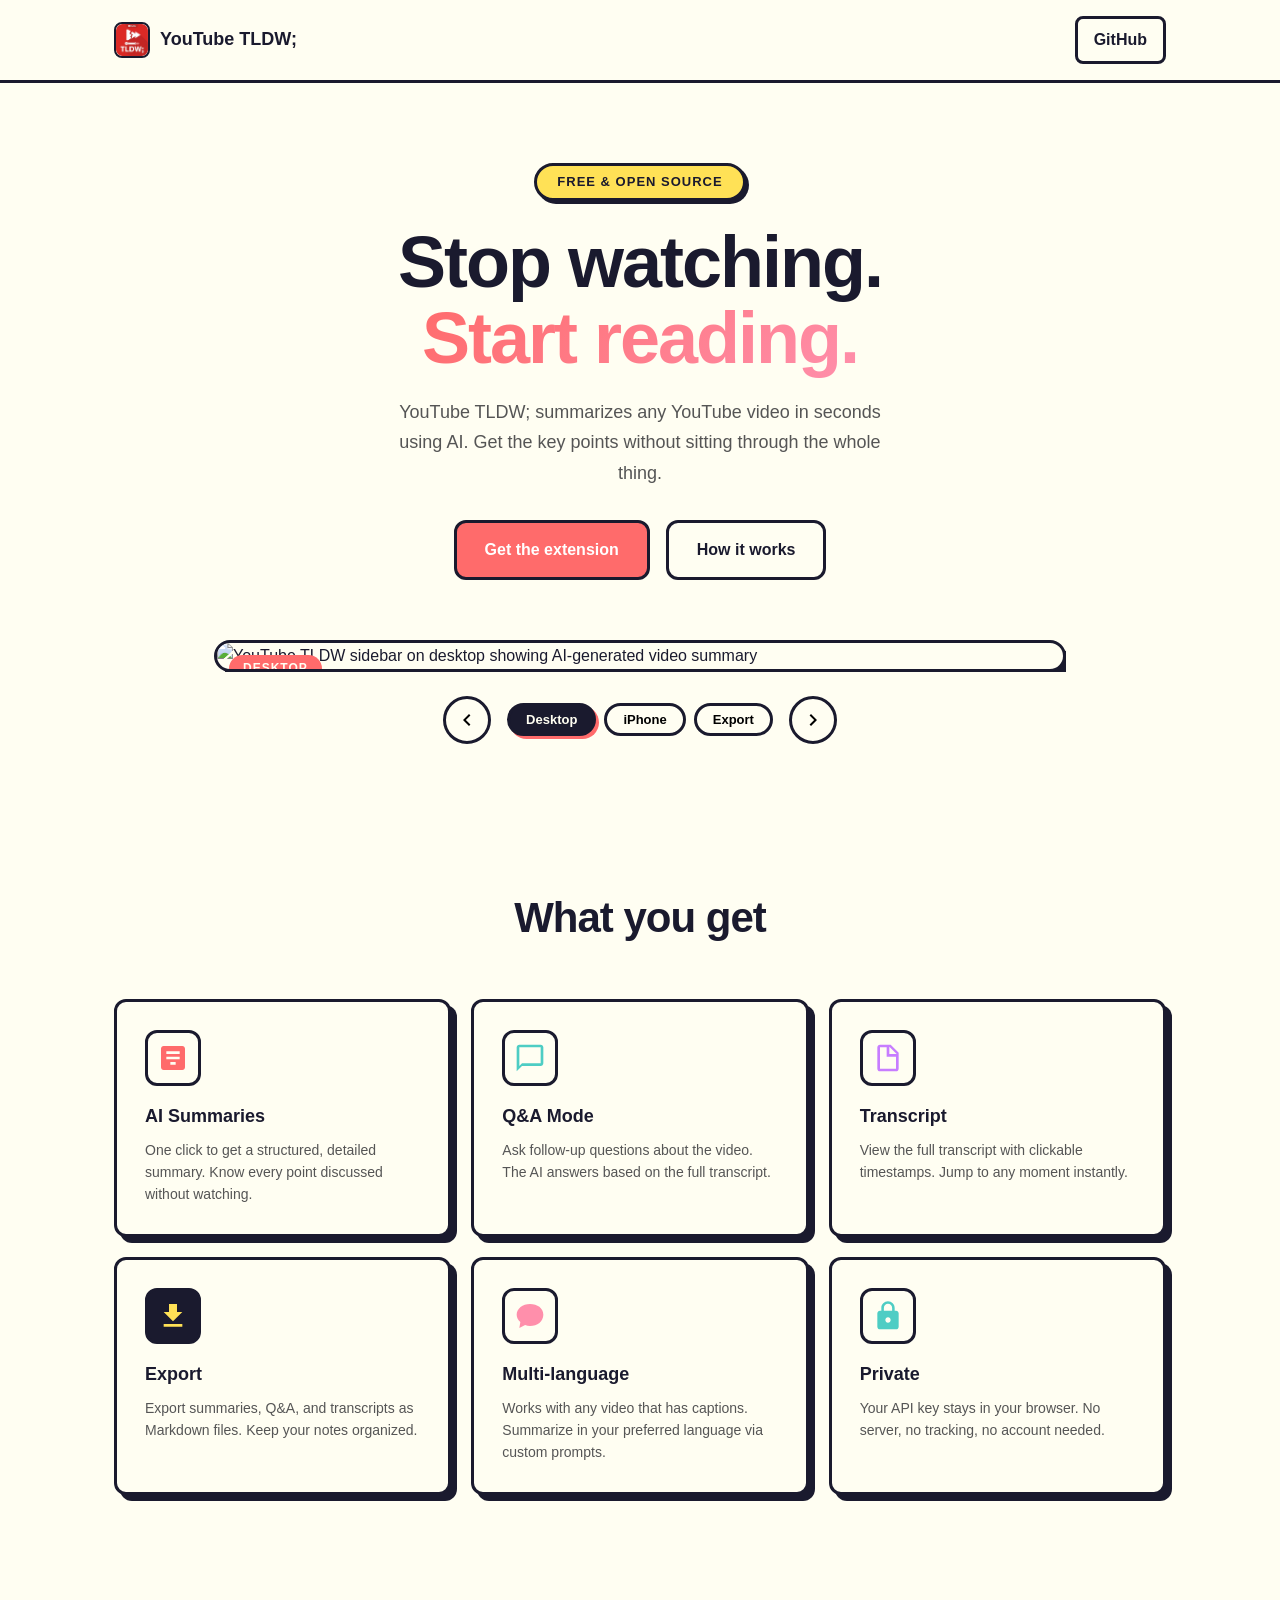
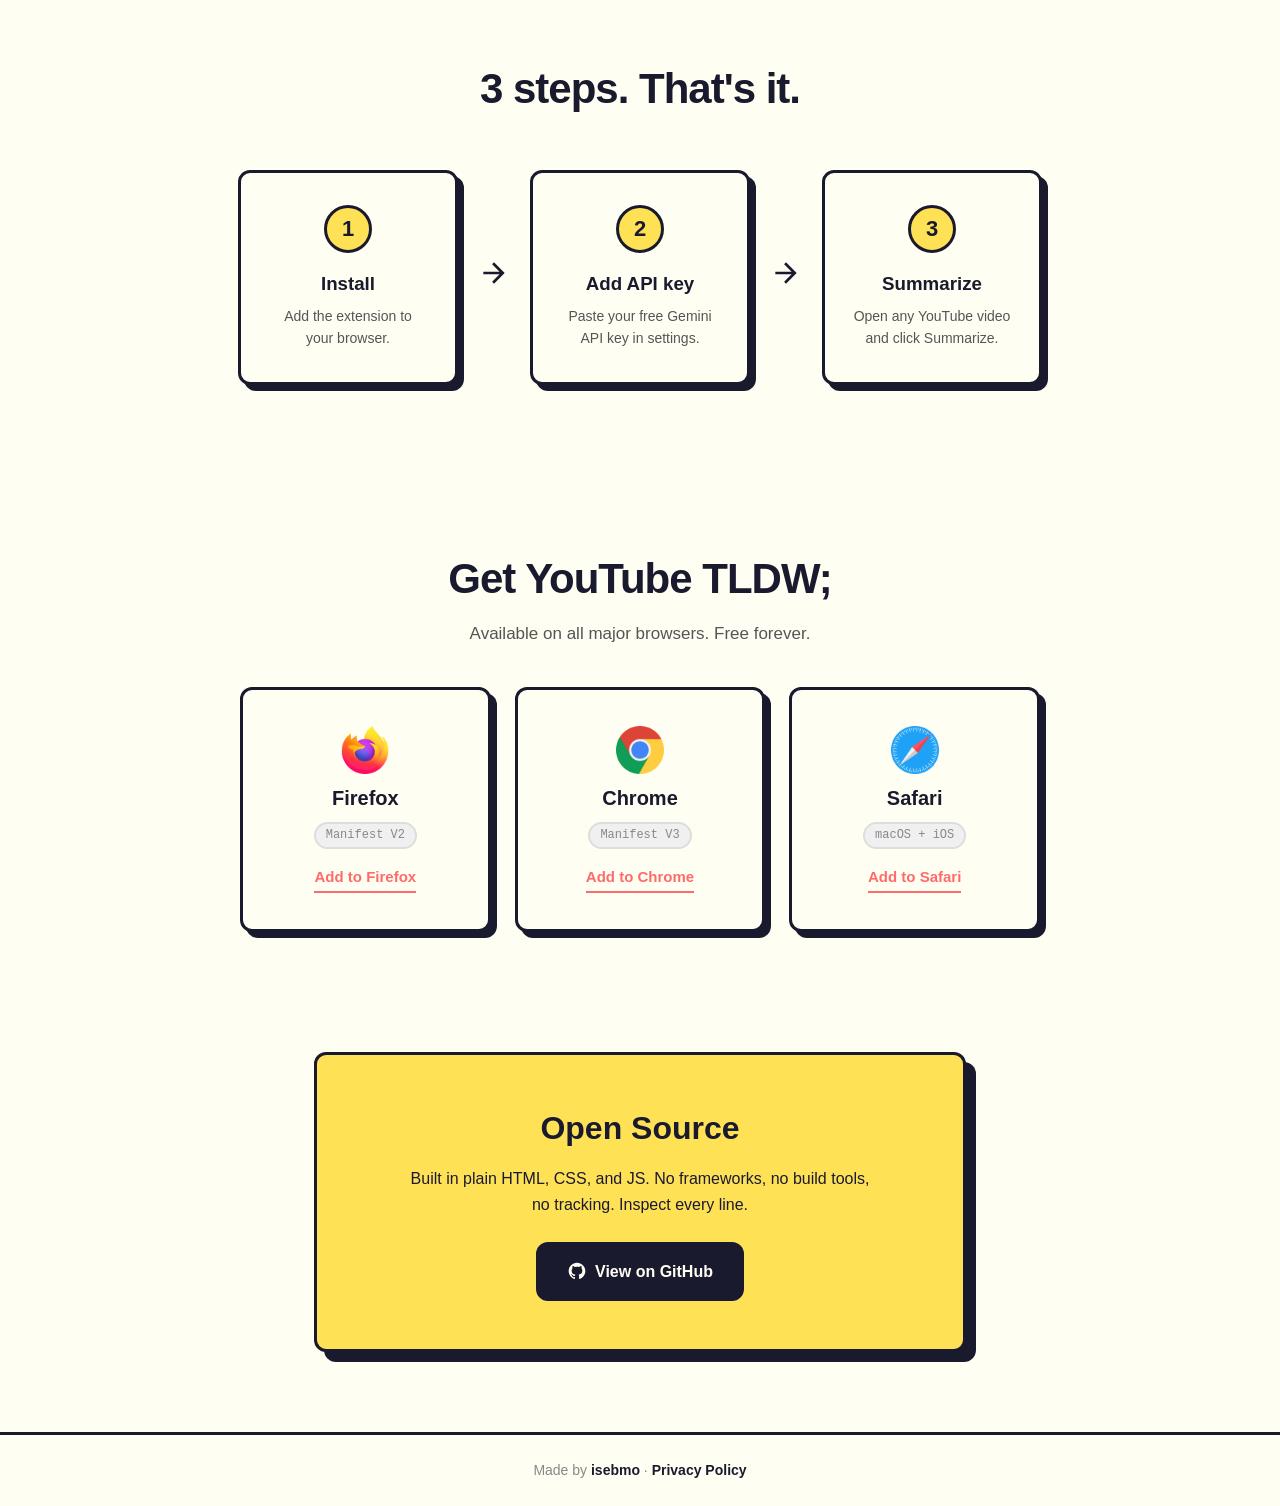
==== commit c98d3c2e: "Add privacy policy page for Chrome Web Store compliance Required by Chrome Web Store review (case: P" ====
--- a/site-ext-yt/index.html
+++ b/site-ext-yt/index.html
@@ -211,7 +211,7 @@
     </main>
 
     <footer class="footer">
-        <p>Made by <a href="https://github.com/isebmo" target="_blank">isebmo</a></p>
+        <p>Made by <a href="https://github.com/isebmo" target="_blank">isebmo</a> &middot; <a href="privacy.html">Privacy Policy</a></p>
     </footer>
 
 </body>
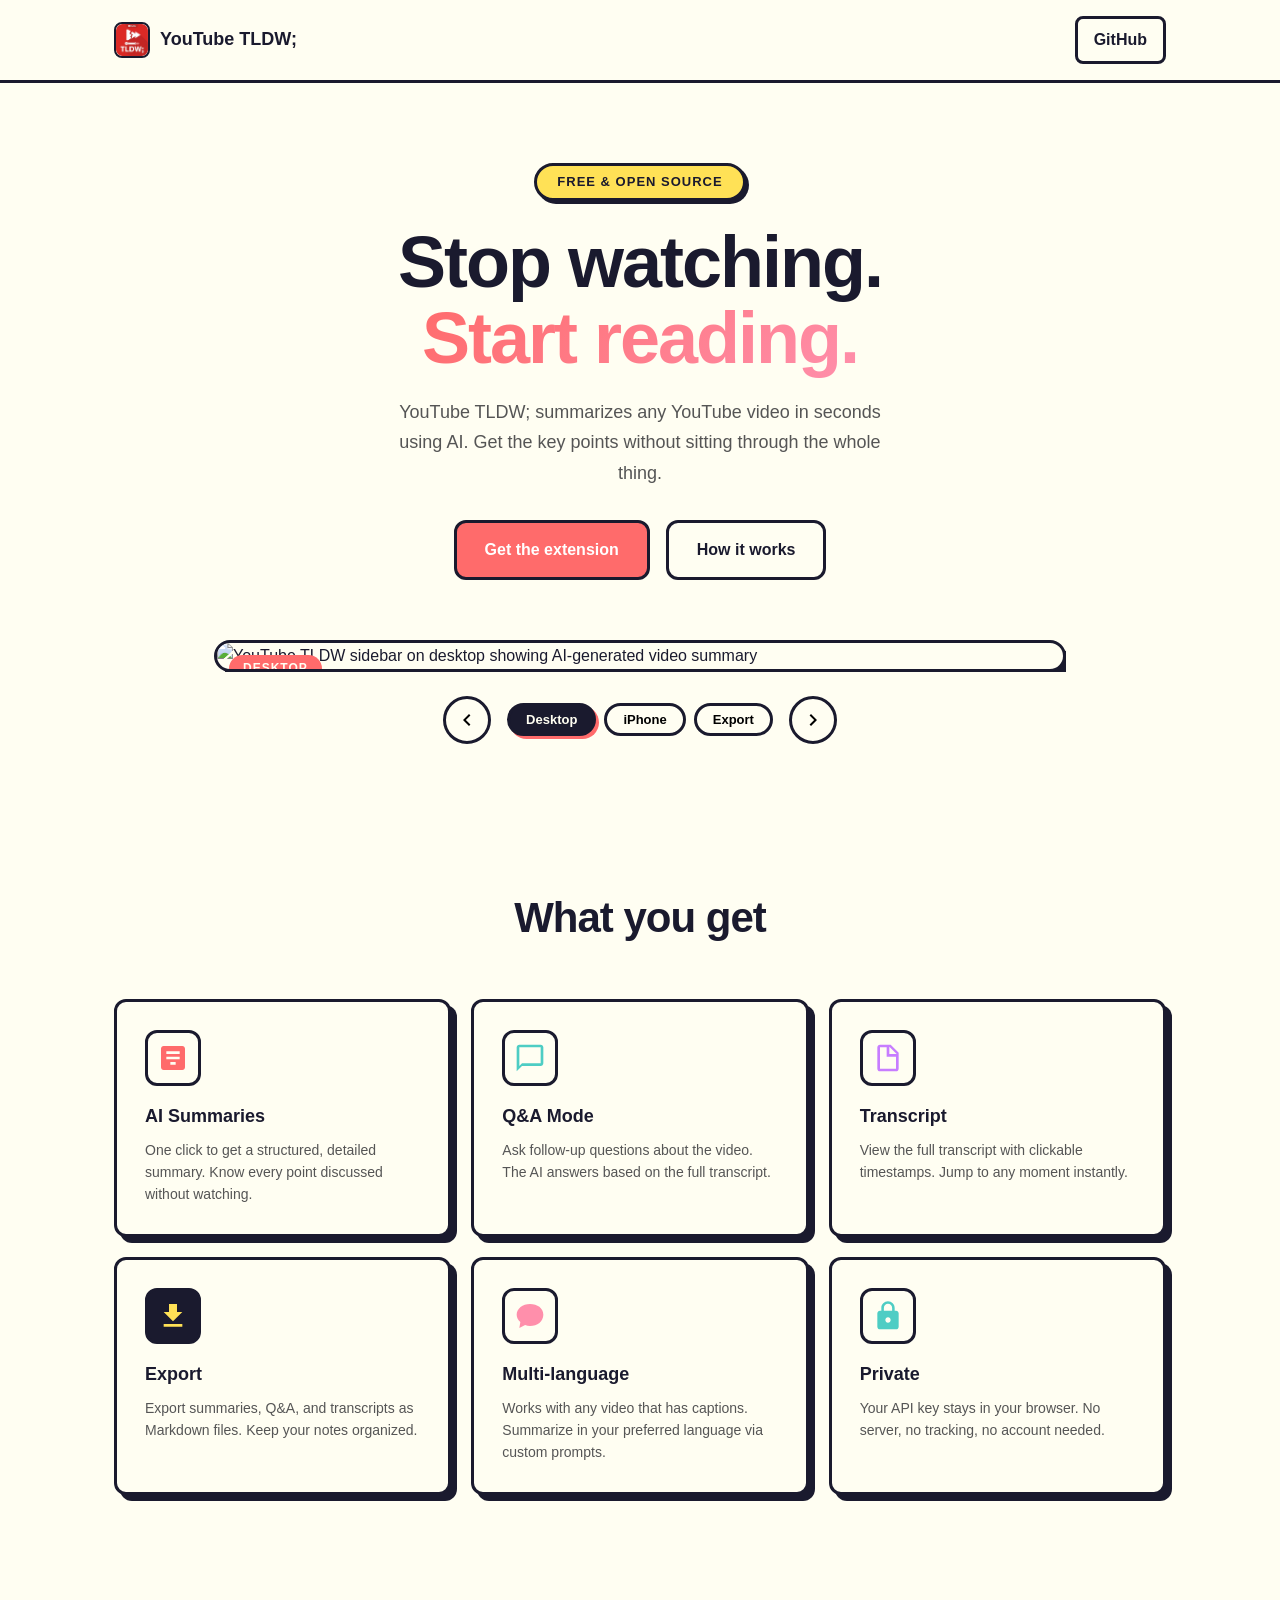
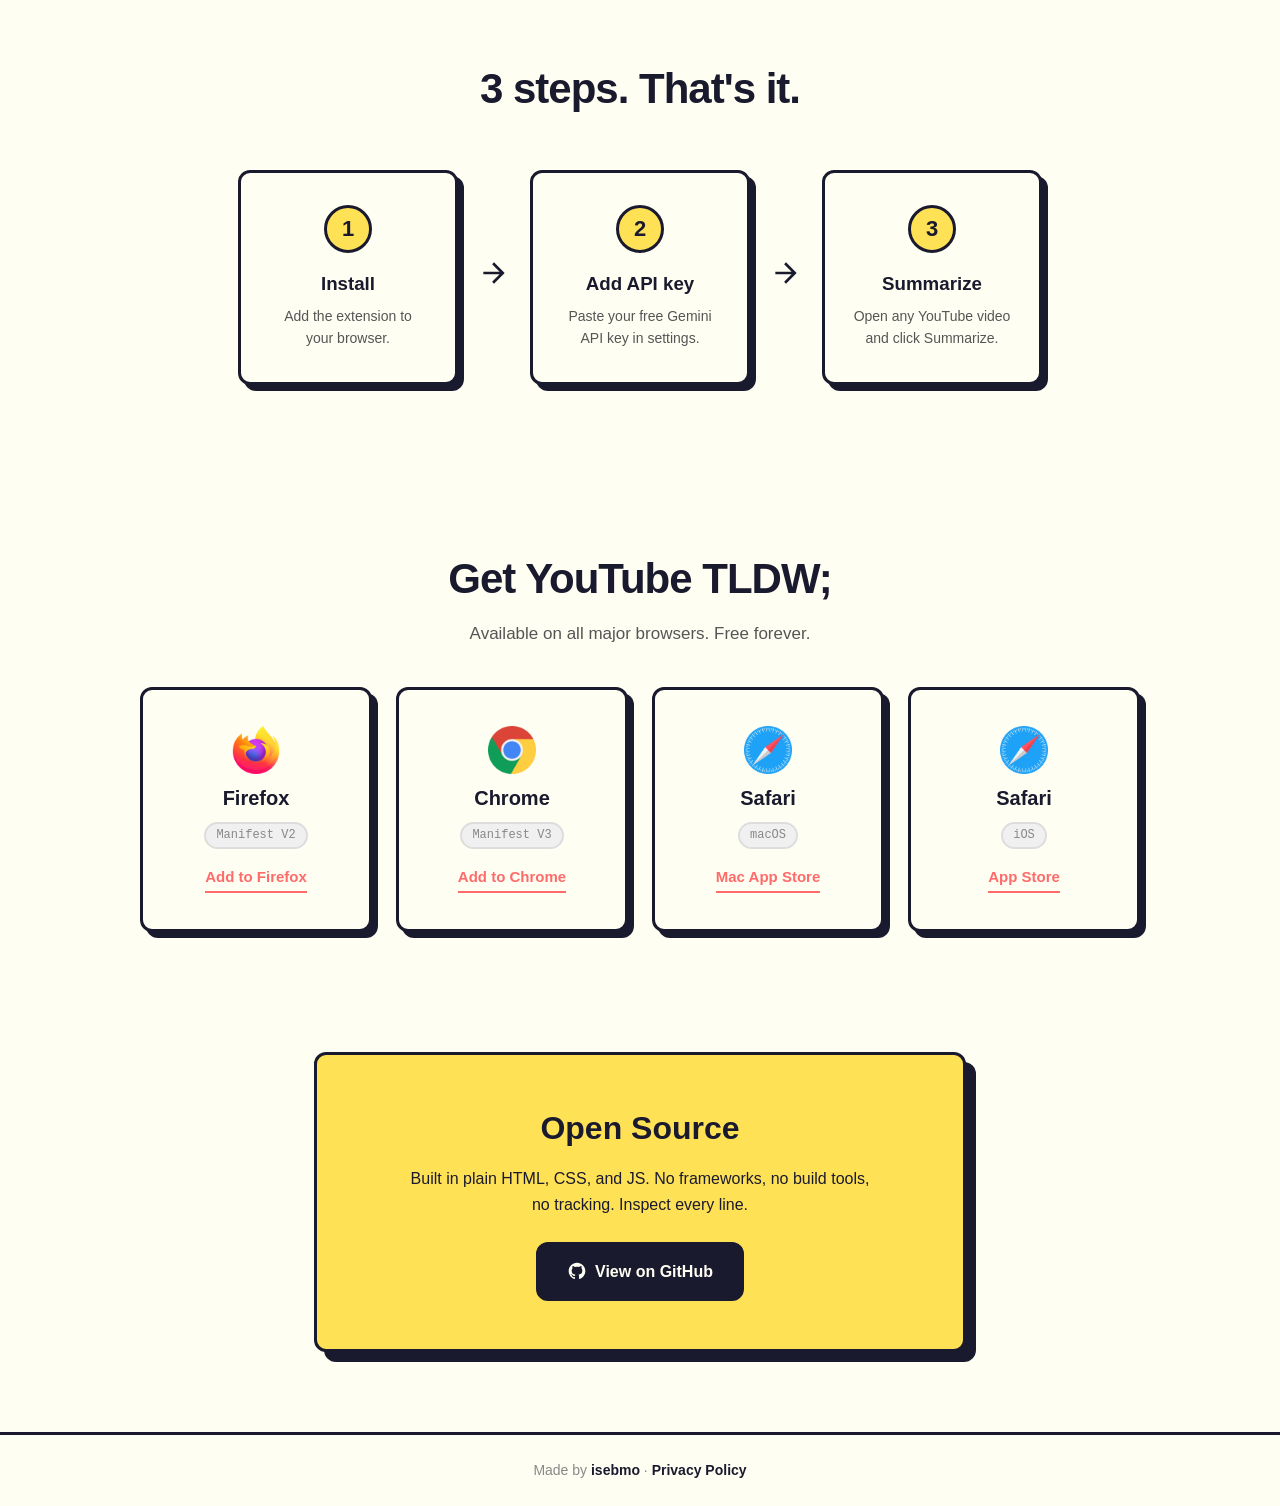
==== commit 1ea99fd2: "Enable OpenAI/OpenRouter, i18n native app, update site Extensions (Firefox/Chrome/Safari): activate " ====
--- a/site-ext-yt/index.html
+++ b/site-ext-yt/index.html
@@ -176,23 +176,29 @@
             <h2>Get YouTube TLDW;</h2>
             <p class="download-sub">Available on all major browsers. Free forever.</p>
             <div class="download-grid">
-                <a href="#" class="download-card">
+                <a href="https://addons.mozilla.org/fr/firefox/addon/youtube-tldw/" target="_blank" class="download-card">
                     <img class="browser-icon" src="icon-firefox.png" alt="Firefox" width="48" height="48">
                     <span class="download-browser">Firefox</span>
                     <span class="download-tag">Manifest V2</span>
                     <span class="download-action">Add to Firefox</span>
                 </a>
-                <a href="#" class="download-card">
+                <a href="https://chromewebstore.google.com/detail/youtube-tldw/eeennffobiomhlhdgalmmdpbfpaokdga?hl=fr" target="_blank" class="download-card">
                     <img class="browser-icon" src="icon-chrome.png" alt="Chrome" width="48" height="48">
                     <span class="download-browser">Chrome</span>
                     <span class="download-tag">Manifest V3</span>
                     <span class="download-action">Add to Chrome</span>
                 </a>
                 <a href="#" class="download-card">
-                    <img class="browser-icon" src="icon-safari.png" alt="Safari" width="48" height="48">
+                    <img class="browser-icon" src="icon-safari.png" alt="Safari macOS" width="48" height="48">
                     <span class="download-browser">Safari</span>
-                    <span class="download-tag">macOS + iOS</span>
-                    <span class="download-action">Add to Safari</span>
+                    <span class="download-tag">macOS</span>
+                    <span class="download-action">Mac App Store</span>
+                </a>
+                <a href="#" class="download-card">
+                    <img class="browser-icon" src="icon-safari.png" alt="Safari iOS" width="48" height="48">
+                    <span class="download-browser">Safari</span>
+                    <span class="download-tag">iOS</span>
+                    <span class="download-action">App Store</span>
                 </a>
             </div>
         </section>
--- a/site-ext-yt/styles.css
+++ b/site-ext-yt/styles.css
@@ -454,9 +454,9 @@
 
 .download-grid {
     display: grid;
-    grid-template-columns: repeat(3, 1fr);
+    grid-template-columns: repeat(auto-fit, minmax(200px, 1fr));
     gap: 24px;
-    max-width: 800px;
+    max-width: 1000px;
     margin: 0 auto;
 }
 
